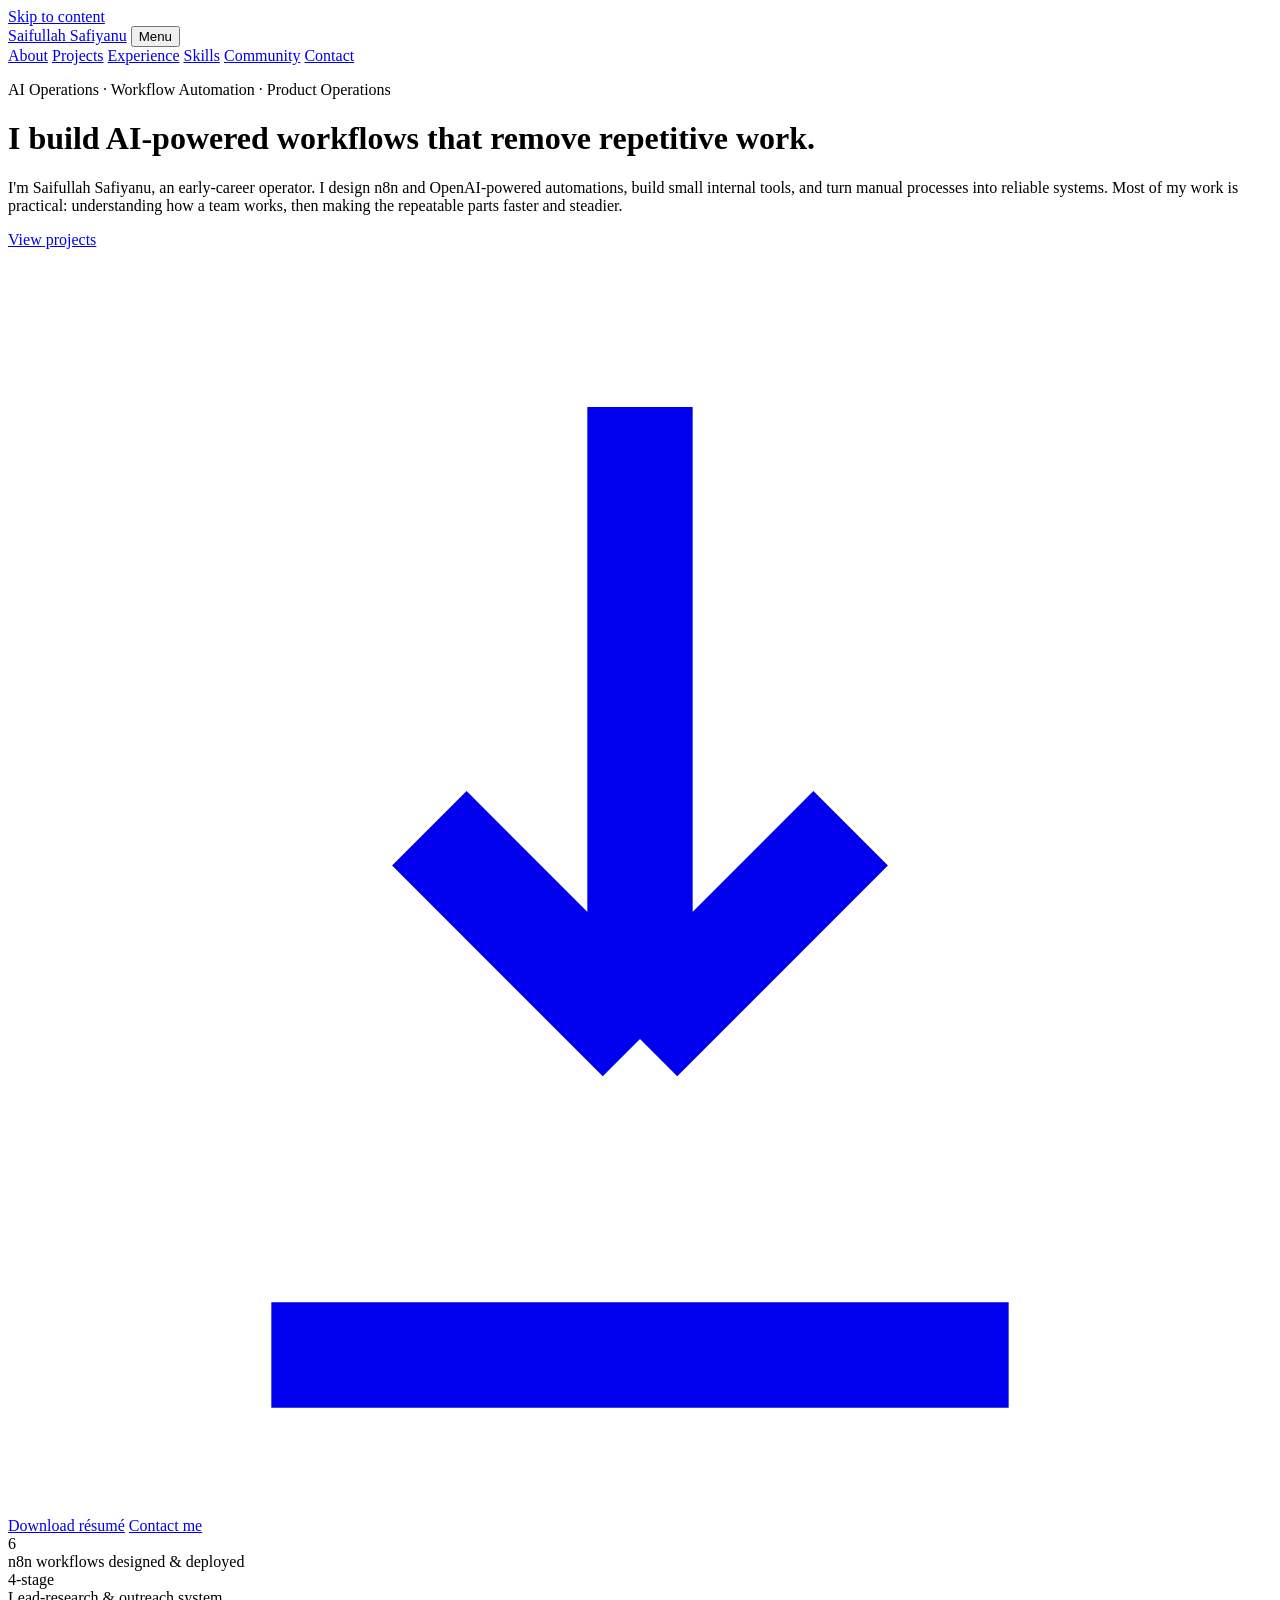
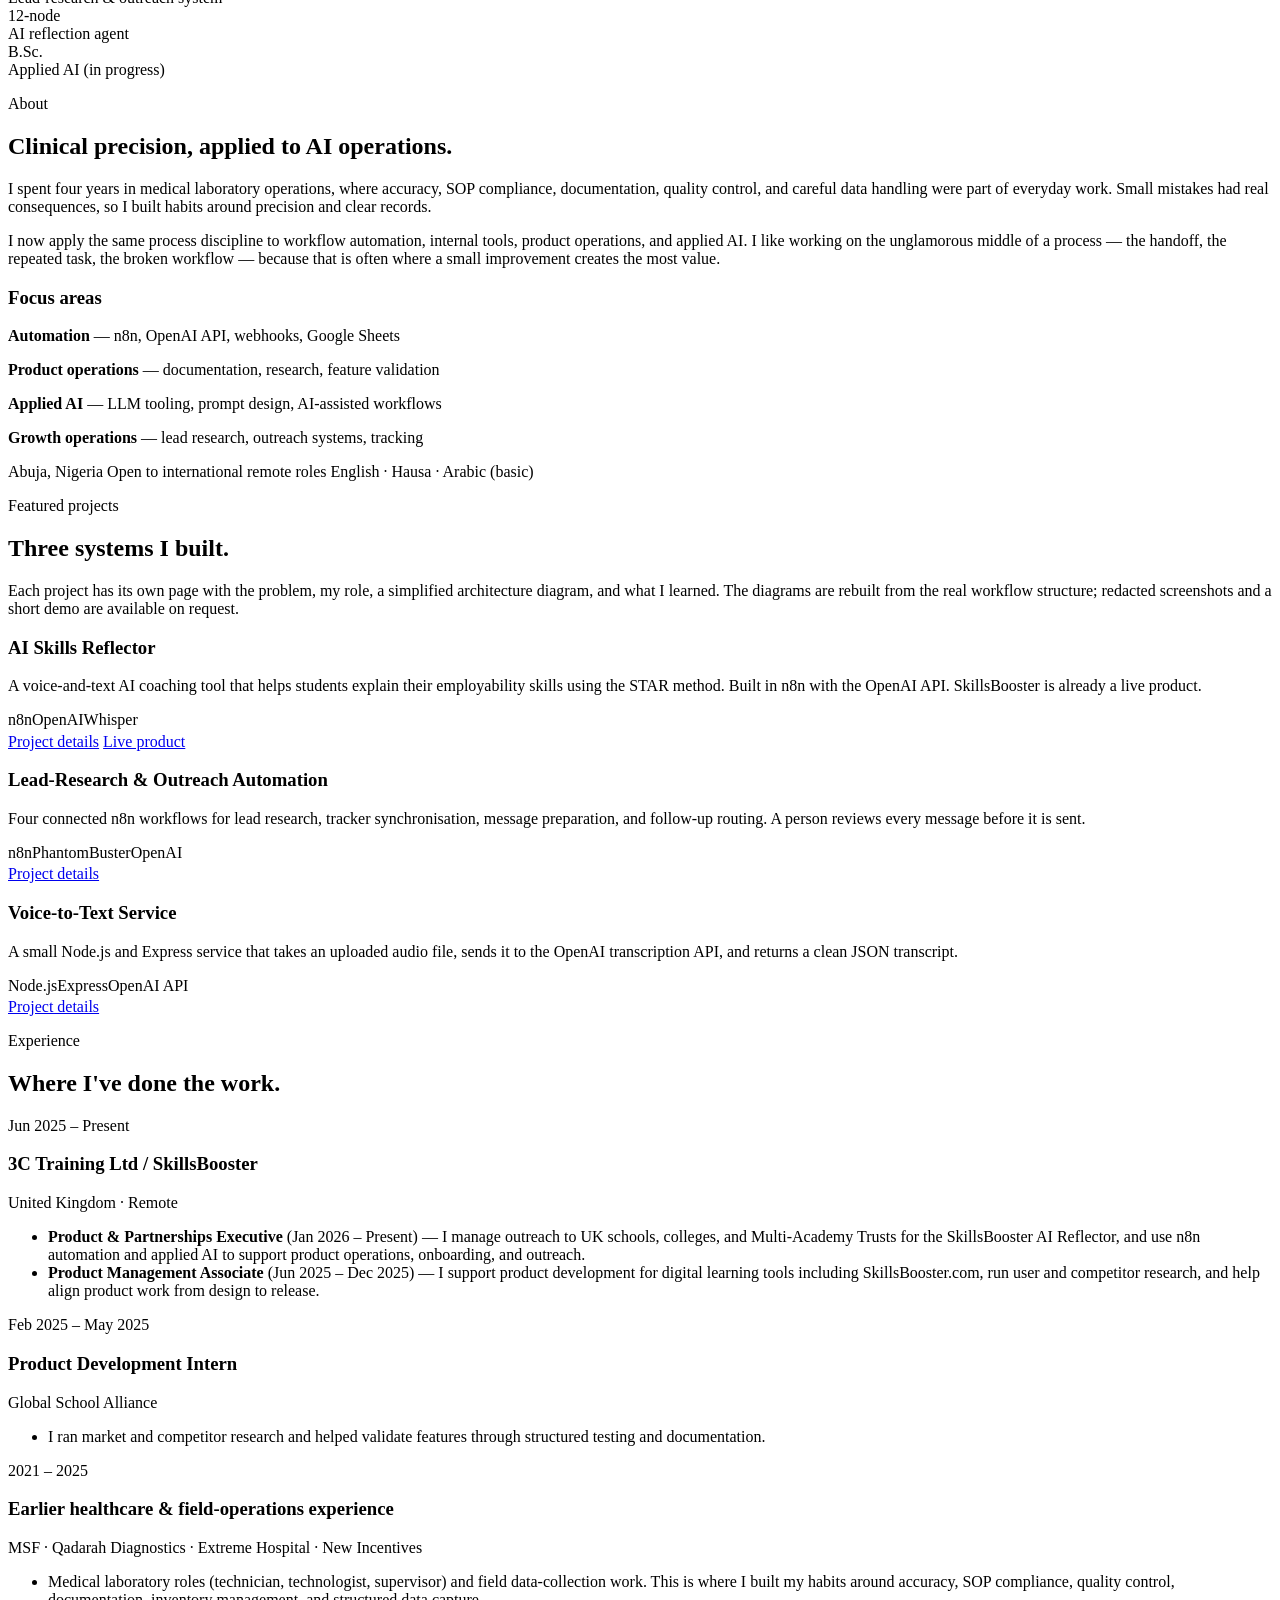
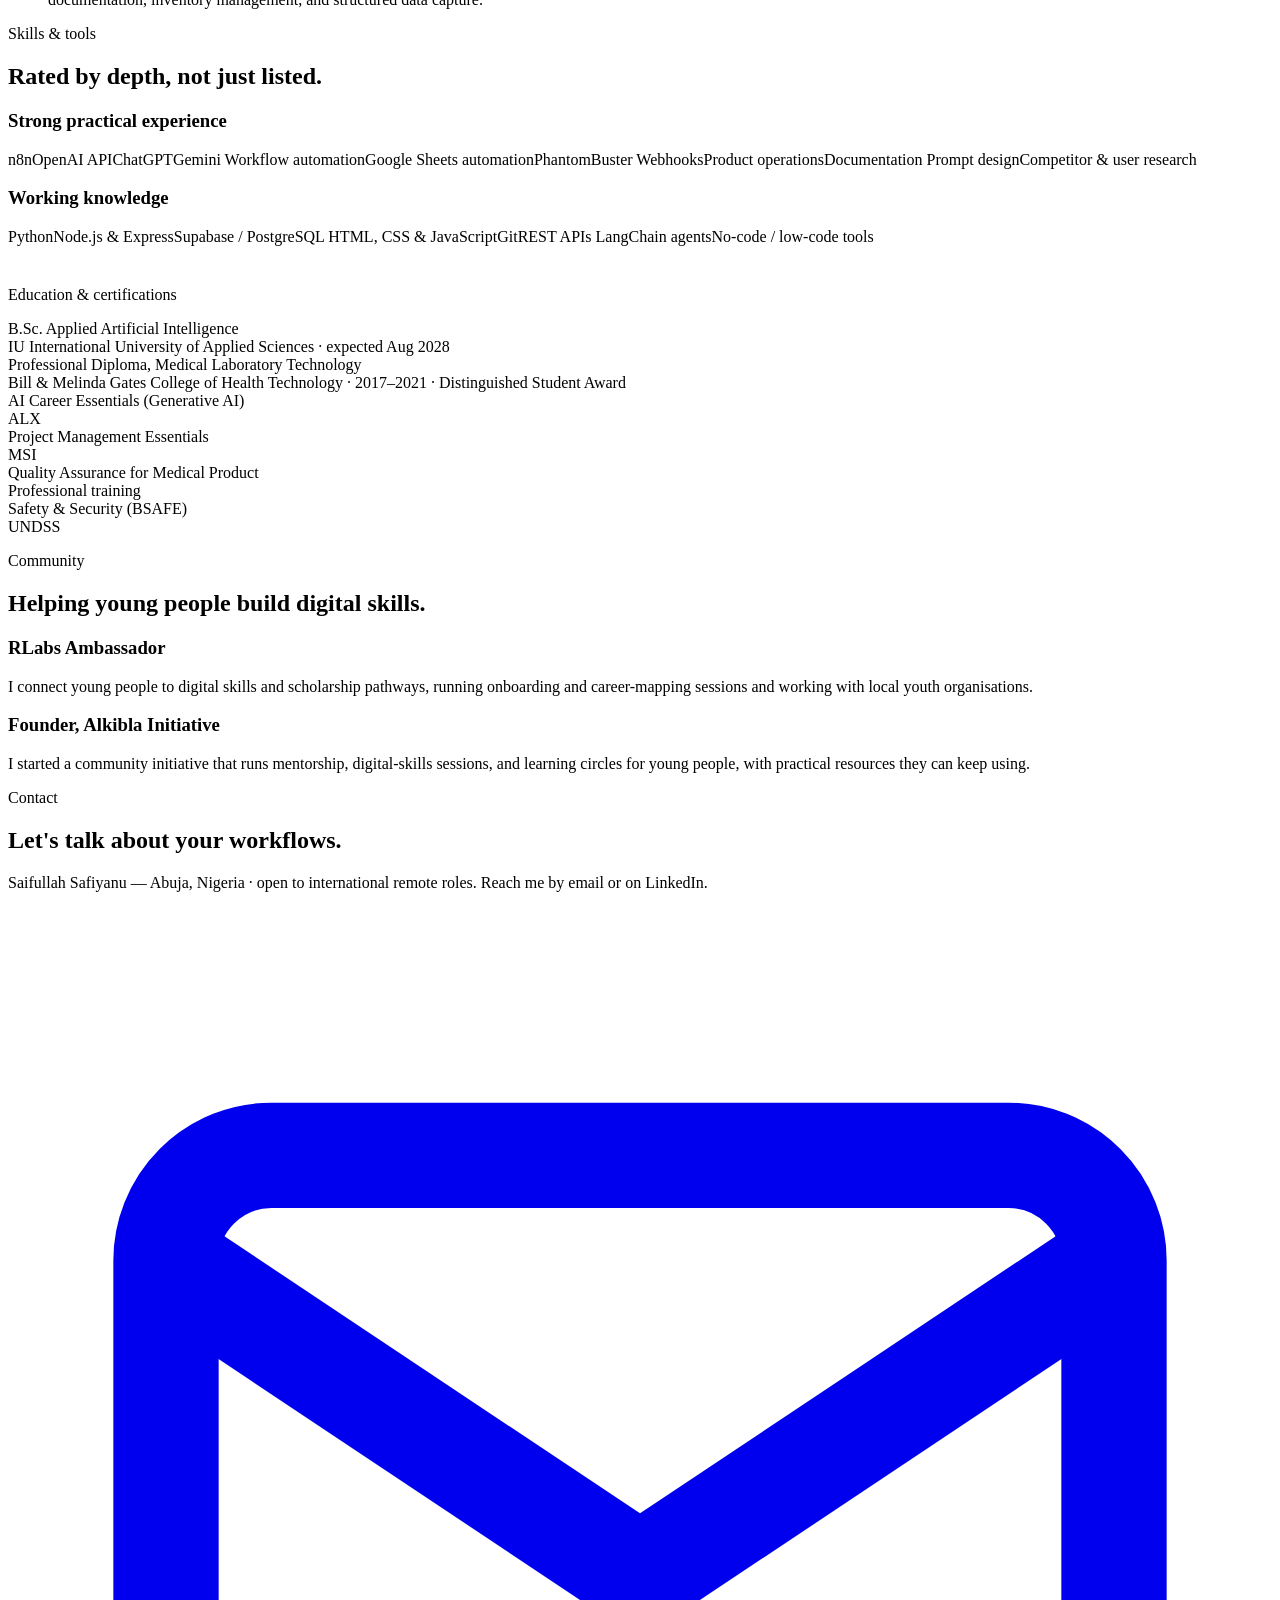
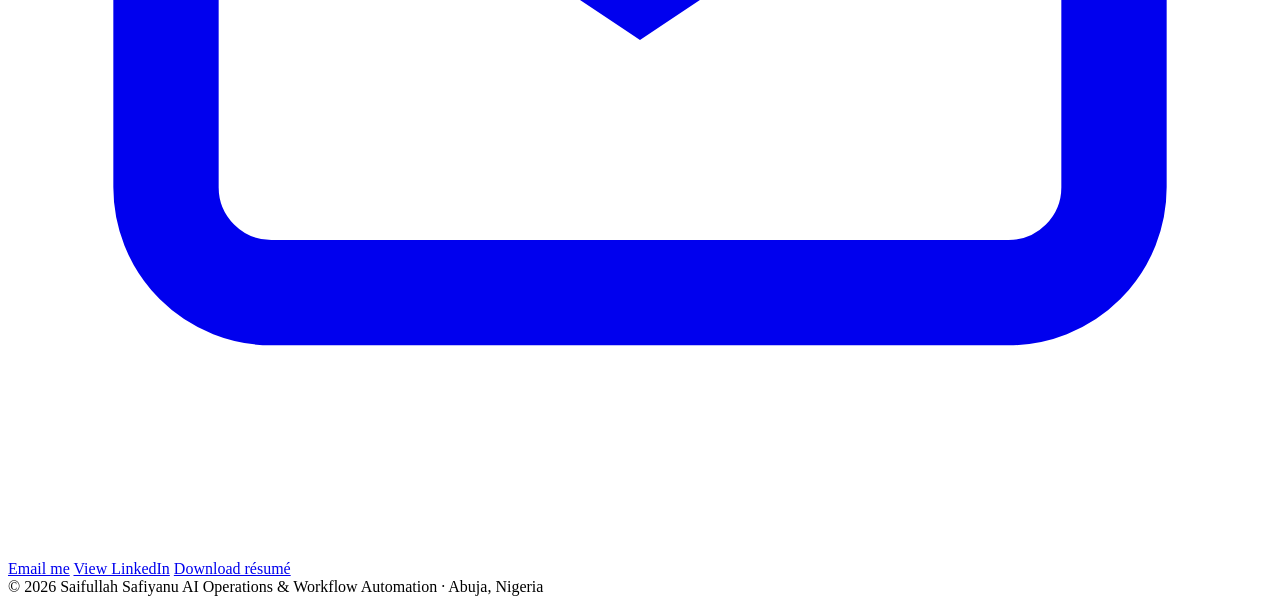
==== index.html @ 8b60aee4 "Add files via upload Publish portfolio website" ====
<!DOCTYPE html>
<html lang="en">
<head>
<meta charset="UTF-8" />
<meta name="viewport" content="width=device-width, initial-scale=1.0" />
<title>Saifullah Safiyanu — AI Operations &amp; Workflow Automation</title>
<meta name="description" content="Saifullah Safiyanu is an early-career AI Operations and Product Operations professional who builds n8n and OpenAI-powered automations, internal tools, and reliable systems from manual processes." />
<link rel="canonical" href="https://saifullah-safiyanu.pages.dev/" />
<meta name="robots" content="index, follow" />
<!-- Open Graph -->
<meta property="og:type" content="website" />
<meta property="og:title" content="Saifullah Safiyanu — AI Operations &amp; Workflow Automation" />
<meta property="og:description" content="I build AI-powered workflows that remove repetitive work. n8n, OpenAI APIs, product operations." />
<meta property="og:url" content="https://saifullah-safiyanu.pages.dev/" />
<meta property="og:image" content="https://saifullah-safiyanu.pages.dev/assets/images/og-image.png" />
<!-- Twitter/X -->
<meta name="twitter:card" content="summary_large_image" />
<meta name="twitter:title" content="Saifullah Safiyanu — AI Operations &amp; Workflow Automation" />
<meta name="twitter:description" content="I build AI-powered workflows that remove repetitive work. n8n, OpenAI APIs, product operations." />
<meta name="twitter:image" content="https://saifullah-safiyanu.pages.dev/assets/images/og-image.png" />
<link rel="icon" href="favicon.svg" type="image/svg+xml" />
<link rel="preconnect" href="https://fonts.googleapis.com" />
<link rel="preconnect" href="https://fonts.gstatic.com" crossorigin />
<link href="https://fonts.googleapis.com/css2?family=Inter:wght@400;500;600;700;800&family=Space+Grotesk:wght@500;600;700&display=swap" rel="stylesheet" />
<link rel="stylesheet" href="assets/css/styles.css" />
<script type="application/ld+json">
{
  "@context":"https://schema.org",
  "@type":"Person",
  "name":"Saifullah Safiyanu",
  "jobTitle":"AI Operations & Workflow Automation Professional",
  "email":"mailto:safiyanusaifullah@gmail.com",
  "url":"https://saifullah-safiyanu.pages.dev/",
  "address":{"@type":"PostalAddress","addressLocality":"Abuja","addressCountry":"Nigeria"},
  "sameAs":["https://www.linkedin.com/in/saifullah-safiyanu"],
  "alumniOf":"IU International University of Applied Sciences",
  "knowsAbout":["Workflow automation","n8n","OpenAI API","Product operations","Applied AI"]
}
</script>
</head>
<body>
<a class="skip" href="#main">Skip to content</a>

<header class="nav">
  <div class="wrap nav-inner">
    <a class="brand" href="#home">Saifullah <span>Safiyanu</span></a>
    <button class="menu-btn" aria-expanded="false" aria-controls="nav" aria-label="Toggle navigation">Menu</button>
    <nav class="links" id="nav" aria-label="Primary">
      <a href="#about">About</a>
      <a href="#projects">Projects</a>
      <a href="#experience">Experience</a>
      <a href="#skills">Skills</a>
      <a href="#community">Community</a>
      <a href="#contact">Contact</a>
    </nav>
  </div>
</header>

<main id="main">

<!-- HERO -->
<div class="hero" id="home">
  <div class="wrap">
    <p class="eyebrow">AI Operations · Workflow Automation · Product Operations</p>
    <h1>I build <span class="role">AI-powered workflows</span> that remove repetitive work.</h1>
    <p class="sub">I'm Saifullah Safiyanu, an early-career operator. I design n8n and OpenAI-powered automations,
      build small internal tools, and turn manual processes into reliable systems. Most of my work is practical:
      understanding how a team works, then making the repeatable parts faster and steadier.</p>
    <div class="cta">
      <a class="btn primary" href="#projects">View projects</a>
      <a class="btn ghost" href="Saifullah_Safiyanu_Resume.pdf" download>
        <svg viewBox="0 0 24 24" fill="none" stroke="currentColor" stroke-width="2" aria-hidden="true"><path d="M12 3v12m0 0l-4-4m4 4l4-4M5 21h14"/></svg>
        Download résumé</a>
      <a class="btn ghost" href="#contact">Contact me</a>
    </div>
    <div class="stats">
      <div class="stat"><div class="n">6</div><div class="l">n8n workflows designed &amp; deployed</div></div>
      <div class="stat"><div class="n">4-stage</div><div class="l">Lead-research &amp; outreach system</div></div>
      <div class="stat"><div class="n">12-node</div><div class="l">AI reflection agent</div></div>
      <div class="stat"><div class="n">B.Sc.</div><div class="l">Applied AI (in progress)</div></div>
    </div>
  </div>
</div>

<!-- ABOUT -->
<section id="about">
  <div class="wrap">
    <p class="eyebrow">About</p>
    <h2 class="sec-title">Clinical precision, applied to AI operations.</h2>
    <div class="cols2" style="margin-top:20px">
      <div>
        <p class="lead">I spent four years in medical laboratory operations, where accuracy, SOP compliance,
          documentation, quality control, and careful data handling were part of everyday work. Small mistakes had
          real consequences, so I built habits around precision and clear records.</p>
        <p class="lead" style="margin-top:14px">I now apply the same process discipline to workflow automation,
          internal tools, product operations, and applied AI. I like working on the unglamorous middle of a
          process — the handoff, the repeated task, the broken workflow — because that is often where a small
          improvement creates the most value.</p>
      </div>
      <div class="card">
        <h3>Focus areas</h3>
        <p><strong>Automation</strong> — n8n, OpenAI API, webhooks, Google Sheets</p>
        <p><strong>Product operations</strong> — documentation, research, feature validation</p>
        <p><strong>Applied AI</strong> — LLM tooling, prompt design, AI-assisted workflows</p>
        <p><strong>Growth operations</strong> — lead research, outreach systems, tracking</p>
        <p style="margin-top:8px">
          <span class="tag">Abuja, Nigeria</span>
          <span class="tag">Open to international remote roles</span>
          <span class="tag">English · Hausa · Arabic (basic)</span>
        </p>
      </div>
    </div>
  </div>
</section>

<!-- PROJECTS -->
<section id="projects">
  <div class="wrap">
    <p class="eyebrow">Featured projects</p>
    <h2 class="sec-title">Three systems I built.</h2>
    <p class="lead">Each project has its own page with the problem, my role, a simplified architecture diagram,
      and what I learned. The diagrams are rebuilt from the real workflow structure; redacted screenshots and a
      short demo are available on request.</p>
    <div class="pgrid">

      <article class="pcard">
        <h3>AI Skills Reflector</h3>
        <p>A voice-and-text AI coaching tool that helps students explain their employability skills using the
          STAR method. Built in n8n with the OpenAI API. SkillsBooster is already a live product.</p>
        <p style="margin:.2em 0"><span class="tag">n8n</span><span class="tag">OpenAI</span><span class="tag">Whisper</span></p>
        <div class="links">
          <a href="project-details/ai-skills-reflector.html">Project details</a>
          <a href="https://skillsbooster.com" target="_blank" rel="noopener">Live product</a>
        </div>
      </article>

      <article class="pcard">
        <h3>Lead-Research &amp; Outreach Automation</h3>
        <p>Four connected n8n workflows for lead research, tracker synchronisation, message preparation, and
          follow-up routing. A person reviews every message before it is sent.</p>
        <p style="margin:.2em 0"><span class="tag">n8n</span><span class="tag">PhantomBuster</span><span class="tag">OpenAI</span></p>
        <div class="links">
          <a href="project-details/outreach-automation.html">Project details</a>
        </div>
      </article>

      <article class="pcard">
        <h3>Voice-to-Text Service</h3>
        <p>A small Node.js and Express service that takes an uploaded audio file, sends it to the OpenAI
          transcription API, and returns a clean JSON transcript.</p>
        <p style="margin:.2em 0"><span class="tag">Node.js</span><span class="tag">Express</span><span class="tag">OpenAI API</span></p>
        <div class="links">
          <a href="project-details/voice-transcription.html">Project details</a>
        </div>
      </article>

    </div>
  </div>
</section>

<!-- EXPERIENCE -->
<section id="experience">
  <div class="wrap">
    <p class="eyebrow">Experience</p>
    <h2 class="sec-title">Where I've done the work.</h2>
    <div class="tl" style="margin-top:16px">
      <div class="tl-item">
        <div class="when">Jun 2025 – Present</div>
        <h3>3C Training Ltd / SkillsBooster</h3>
        <div class="org">United Kingdom · Remote</div>
        <ul>
          <li><strong>Product &amp; Partnerships Executive</strong> (Jan 2026 – Present) — I manage outreach to UK
            schools, colleges, and Multi-Academy Trusts for the SkillsBooster AI Reflector, and use n8n automation
            and applied AI to support product operations, onboarding, and outreach.</li>
          <li><strong>Product Management Associate</strong> (Jun 2025 – Dec 2025) — I support product development for
            digital learning tools including SkillsBooster.com, run user and competitor research, and help align
            product work from design to release.</li>
        </ul>
      </div>
      <div class="tl-item">
        <div class="when">Feb 2025 – May 2025</div>
        <h3>Product Development Intern</h3>
        <div class="org">Global School Alliance</div>
        <ul>
          <li>I ran market and competitor research and helped validate features through structured testing and documentation.</li>
        </ul>
      </div>
      <div class="tl-item">
        <div class="when">2021 – 2025</div>
        <h3>Earlier healthcare &amp; field-operations experience</h3>
        <div class="org">MSF · Qadarah Diagnostics · Extreme Hospital · New Incentives</div>
        <ul>
          <li>Medical laboratory roles (technician, technologist, supervisor) and field data-collection work. This is
            where I built my habits around accuracy, SOP compliance, quality control, documentation, inventory
            management, and structured data capture.</li>
        </ul>
      </div>
    </div>
  </div>
</section>

<!-- SKILLS -->
<section id="skills">
  <div class="wrap">
    <p class="eyebrow">Skills &amp; tools</p>
    <h2 class="sec-title">Rated by depth, not just listed.</h2>
    <div class="cols2" style="margin-top:20px">
      <div class="skilltier strong">
        <h3>Strong practical experience</h3>
        <span class="tag">n8n</span><span class="tag">OpenAI API</span><span class="tag">ChatGPT</span><span class="tag">Gemini</span>
        <span class="tag">Workflow automation</span><span class="tag">Google Sheets automation</span><span class="tag">PhantomBuster</span>
        <span class="tag">Webhooks</span><span class="tag">Product operations</span><span class="tag">Documentation</span>
        <span class="tag">Prompt design</span><span class="tag">Competitor &amp; user research</span>
      </div>
      <div class="skilltier working">
        <h3>Working knowledge</h3>
        <span class="tag">Python</span><span class="tag">Node.js &amp; Express</span><span class="tag">Supabase / PostgreSQL</span>
        <span class="tag">HTML, CSS &amp; JavaScript</span><span class="tag">Git</span><span class="tag">REST APIs</span>
        <span class="tag">LangChain agents</span><span class="tag">No-code / low-code tools</span>
      </div>
    </div>

    <p class="eyebrow" style="margin-top:40px">Education &amp; certifications</p>
    <div class="certstrip">
      <div class="cert"><div class="t">B.Sc. Applied Artificial Intelligence</div><div class="i">IU International University of Applied Sciences · expected Aug 2028</div></div>
      <div class="cert"><div class="t">Professional Diploma, Medical Laboratory Technology</div><div class="i">Bill &amp; Melinda Gates College of Health Technology · 2017–2021 · Distinguished Student Award</div></div>
      <div class="cert"><div class="t">AI Career Essentials (Generative AI)</div><div class="i">ALX</div></div>
      <div class="cert"><div class="t">Project Management Essentials</div><div class="i">MSI</div></div>
      <div class="cert"><div class="t">Quality Assurance for Medical Product</div><div class="i">Professional training</div></div>
      <div class="cert"><div class="t">Safety &amp; Security (BSAFE)</div><div class="i">UNDSS</div></div>
    </div>
  </div>
</section>

<!-- COMMUNITY -->
<section id="community">
  <div class="wrap">
    <p class="eyebrow">Community</p>
    <h2 class="sec-title">Helping young people build digital skills.</h2>
    <div class="cols2" style="margin-top:20px">
      <div class="card">
        <h3>RLabs Ambassador</h3>
        <p>I connect young people to digital skills and scholarship pathways, running onboarding and career-mapping
          sessions and working with local youth organisations.</p>
      </div>
      <div class="card">
        <h3>Founder, Alkibla Initiative</h3>
        <p>I started a community initiative that runs mentorship, digital-skills sessions, and learning circles for
          young people, with practical resources they can keep using.</p>
      </div>
    </div>
  </div>
</section>

<!-- CONTACT -->
<section id="contact">
  <div class="wrap">
    <div class="contact-card">
      <p class="eyebrow" style="justify-content:center">Contact</p>
      <h2 class="sec-title">Let's talk about your workflows.</h2>
      <p class="lead" style="margin:10px auto 0">Saifullah Safiyanu — Abuja, Nigeria · open to international remote roles.
        Reach me by email or on LinkedIn.</p>
      <div class="contact-links">
        <a class="btn primary" href="mailto:safiyanusaifullah@gmail.com">
          <svg viewBox="0 0 24 24" fill="none" stroke="currentColor" stroke-width="2" aria-hidden="true"><rect x="3" y="5" width="18" height="14" rx="2"/><path d="M3 7l9 6 9-6"/></svg>
          Email me</a>
        <a class="btn ghost" href="https://www.linkedin.com/in/saifullah-safiyanu" target="_blank" rel="noopener">View LinkedIn</a>
        <a class="btn ghost" href="Saifullah_Safiyanu_Resume.pdf" download>Download résumé</a>
      </div>
    </div>
  </div>
</section>

</main>

<footer>
  <div class="wrap foot-inner">
    <span>© 2026 Saifullah Safiyanu</span>
    <span>AI Operations &amp; Workflow Automation · Abuja, Nigeria</span>
  </div>
</footer>

<script src="assets/js/main.js"></script>
</body>
</html>
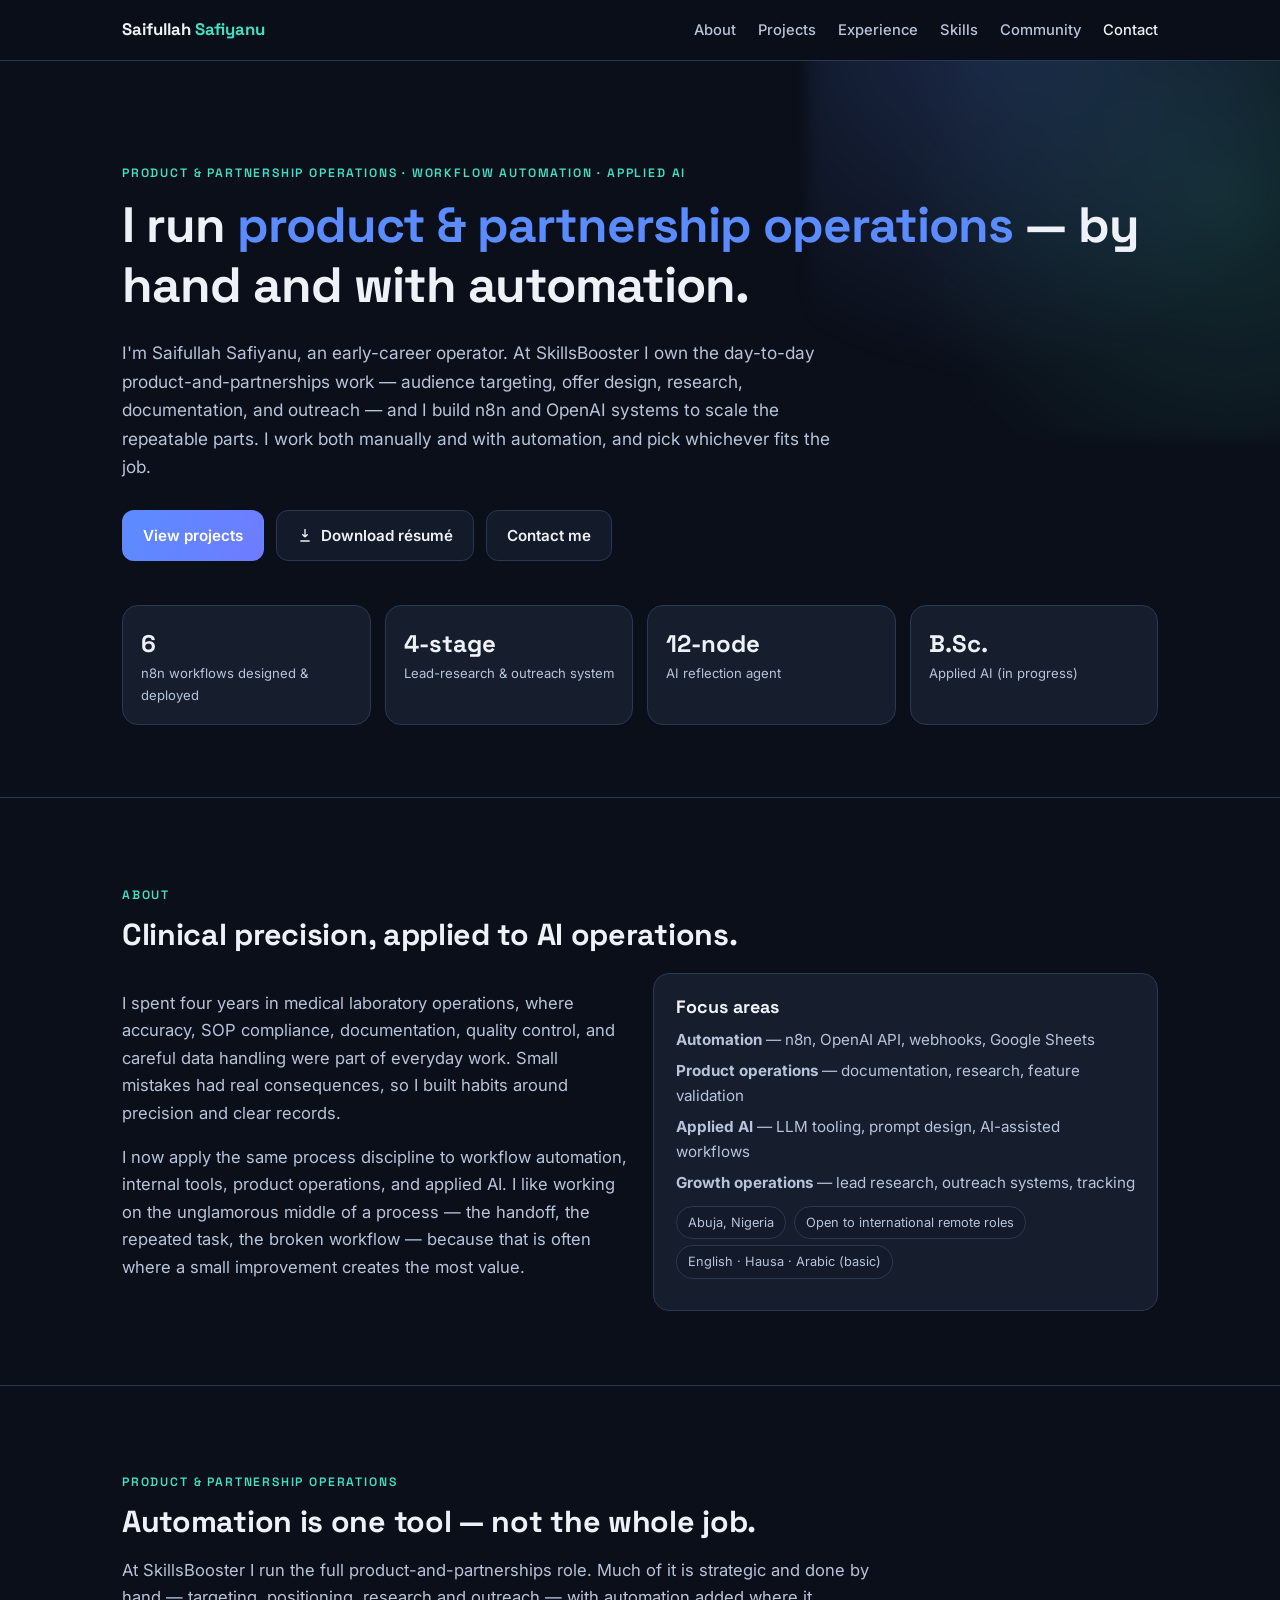
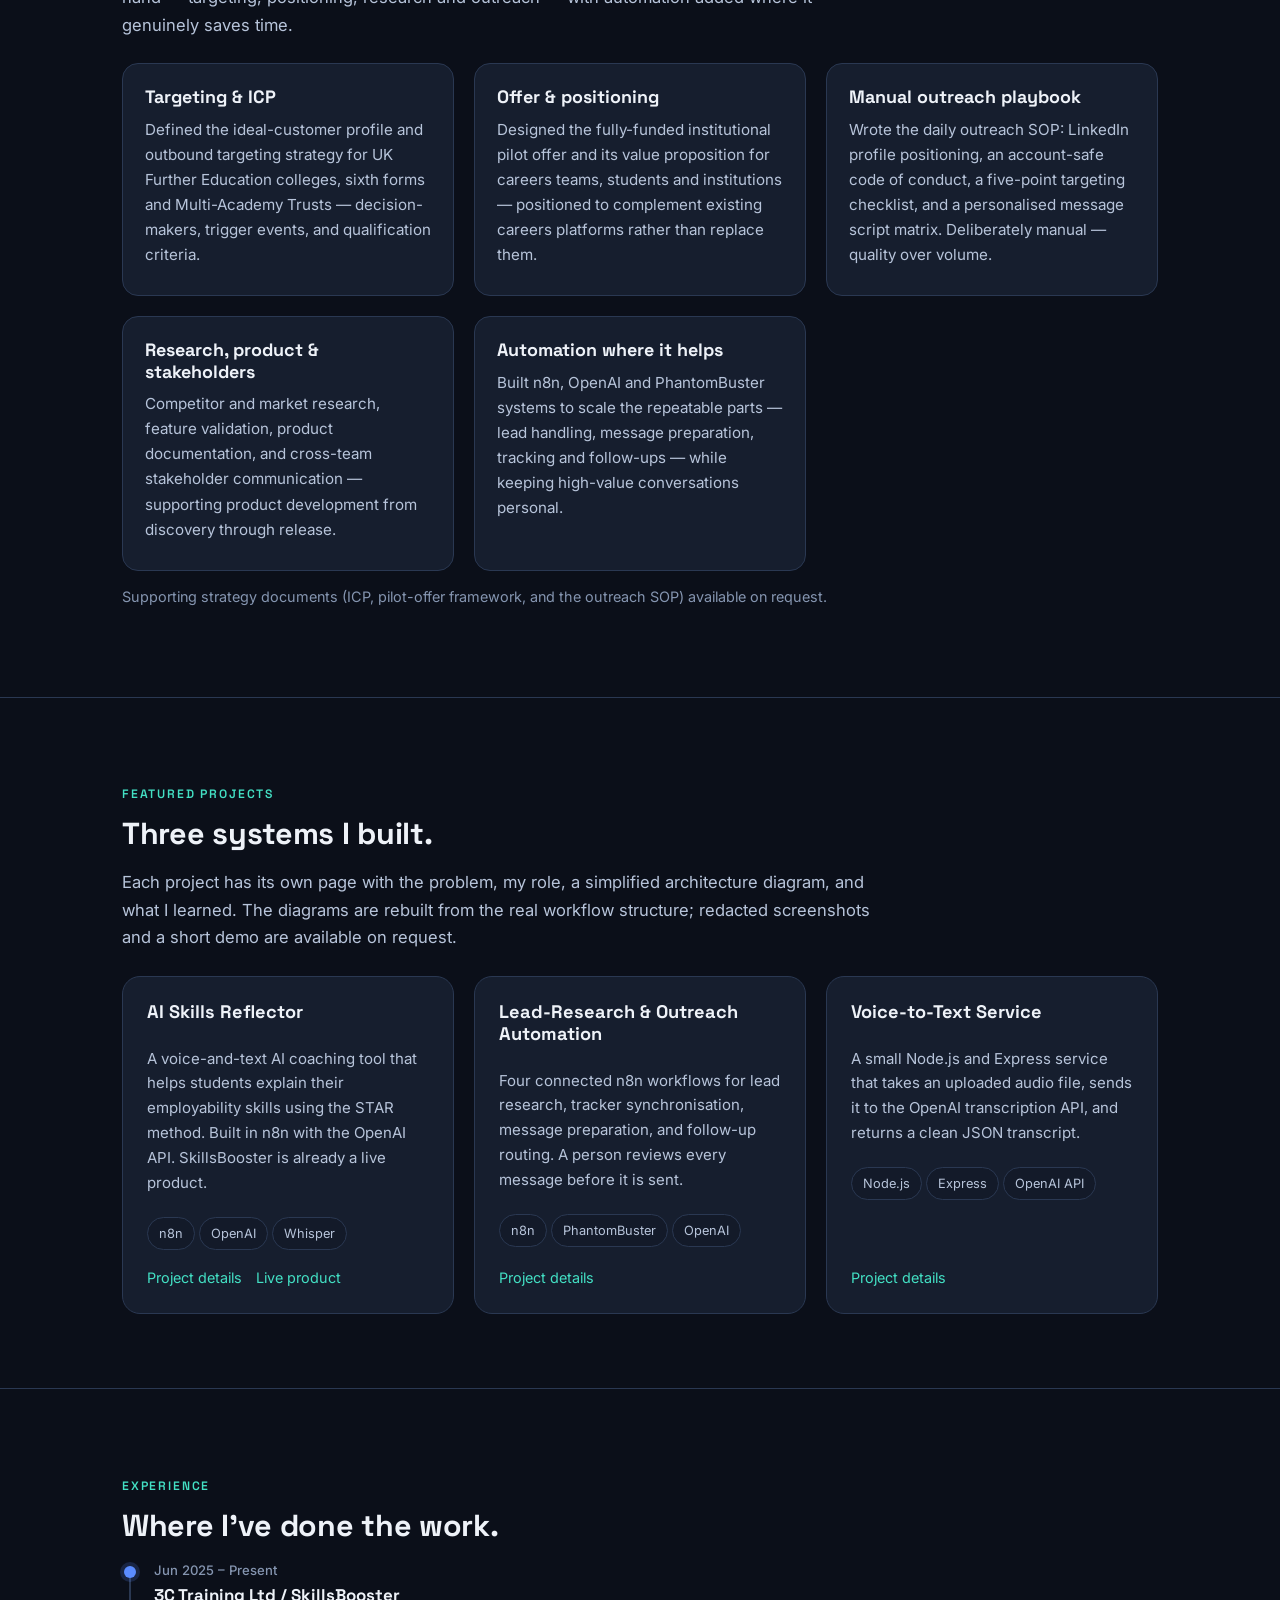
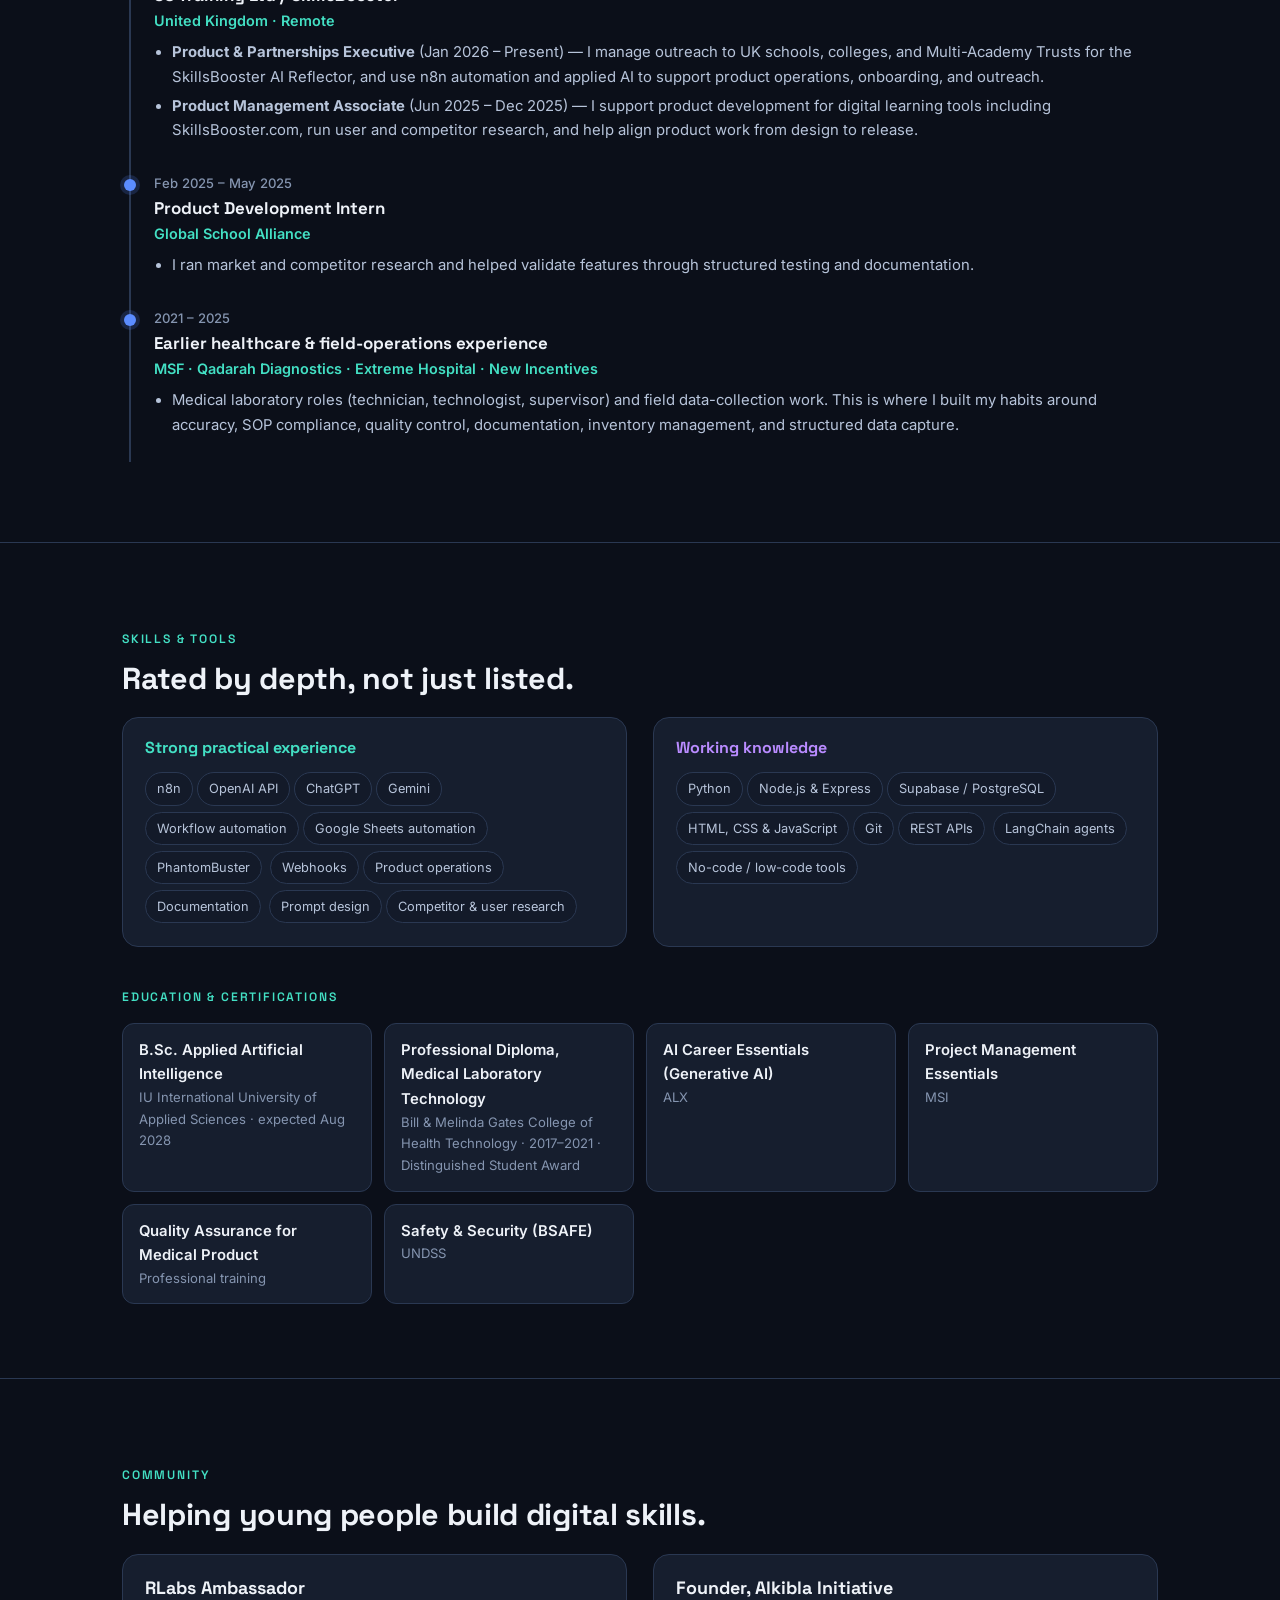
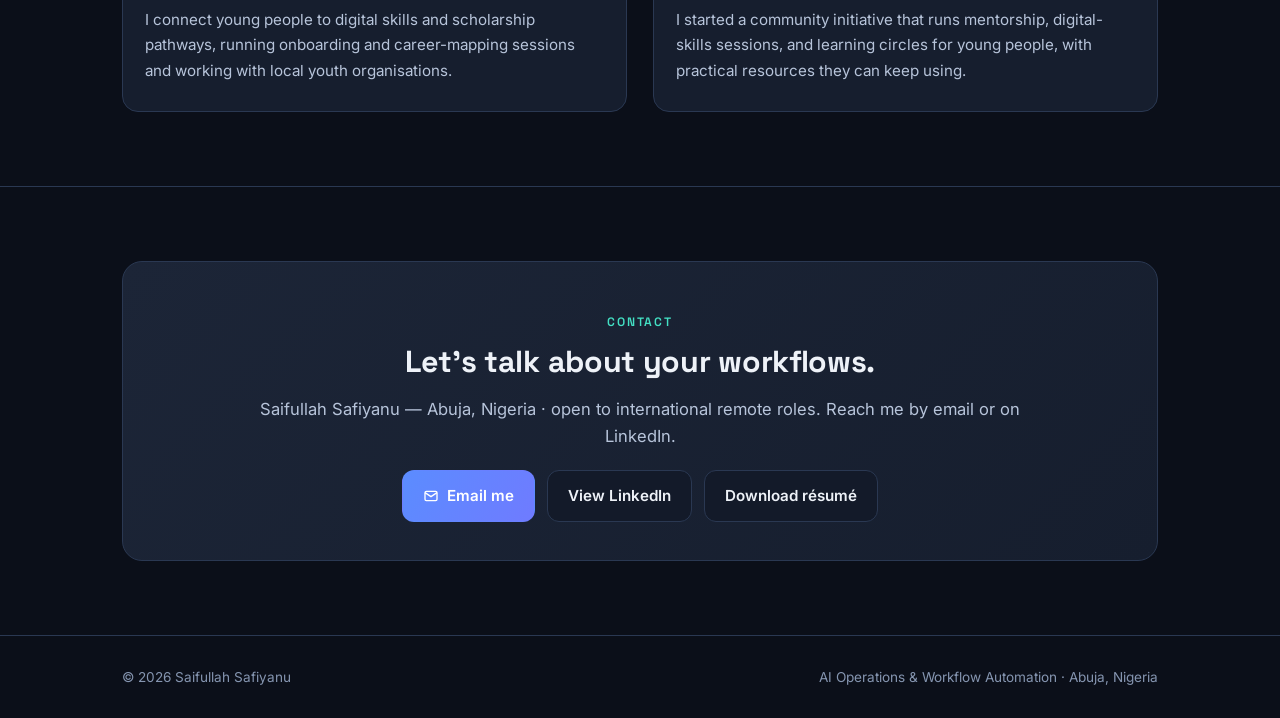
==== commit fd804d10: "Add files via upload" ====
--- a/index.html
+++ b/index.html
@@ -61,11 +61,12 @@
 <!-- HERO -->
 <div class="hero" id="home">
   <div class="wrap">
-    <p class="eyebrow">AI Operations · Workflow Automation · Product Operations</p>
-    <h1>I build <span class="role">AI-powered workflows</span> that remove repetitive work.</h1>
-    <p class="sub">I'm Saifullah Safiyanu, an early-career operator. I design n8n and OpenAI-powered automations,
-      build small internal tools, and turn manual processes into reliable systems. Most of my work is practical:
-      understanding how a team works, then making the repeatable parts faster and steadier.</p>
+    <p class="eyebrow">Product &amp; Partnership Operations · Workflow Automation · Applied AI</p>
+    <h1>I run <span class="role">product &amp; partnership operations</span> — by hand and with automation.</h1>
+    <p class="sub">I'm Saifullah Safiyanu, an early-career operator. At SkillsBooster I own the day-to-day
+      product-and-partnerships work — audience targeting, offer design, research, documentation, and outreach —
+      and I build n8n and OpenAI systems to scale the repeatable parts. I work both manually and with automation,
+      and pick whichever fits the job.</p>
     <div class="cta">
       <a class="btn primary" href="#projects">View projects</a>
       <a class="btn ghost" href="Saifullah_Safiyanu_Resume.pdf" download>
@@ -110,6 +111,45 @@
         </p>
       </div>
     </div>
+  </div>
+</section>
+
+<!-- PRODUCT & PARTNERSHIP OPS -->
+<section id="product-ops">
+  <div class="wrap">
+    <p class="eyebrow">Product &amp; Partnership Operations</p>
+    <h2 class="sec-title">Automation is one tool — not the whole job.</h2>
+    <p class="lead">At SkillsBooster I run the full product-and-partnerships role. Much of it is strategic and done by
+      hand — targeting, positioning, research and outreach — with automation added where it genuinely saves time.</p>
+    <div class="pgrid" style="margin-top:24px">
+      <article class="card">
+        <h3>Targeting &amp; ICP</h3>
+        <p>Defined the ideal-customer profile and outbound targeting strategy for UK Further Education colleges,
+          sixth forms and Multi-Academy Trusts — decision-makers, trigger events, and qualification criteria.</p>
+      </article>
+      <article class="card">
+        <h3>Offer &amp; positioning</h3>
+        <p>Designed the fully-funded institutional pilot offer and its value proposition for careers teams, students
+          and institutions — positioned to complement existing careers platforms rather than replace them.</p>
+      </article>
+      <article class="card">
+        <h3>Manual outreach playbook</h3>
+        <p>Wrote the daily outreach SOP: LinkedIn profile positioning, an account-safe code of conduct, a five-point
+          targeting checklist, and a personalised message script matrix. Deliberately manual — quality over volume.</p>
+      </article>
+      <article class="card">
+        <h3>Research, product &amp; stakeholders</h3>
+        <p>Competitor and market research, feature validation, product documentation, and cross-team stakeholder
+          communication — supporting product development from discovery through release.</p>
+      </article>
+      <article class="card">
+        <h3>Automation where it helps</h3>
+        <p>Built n8n, OpenAI and PhantomBuster systems to scale the repeatable parts — lead handling, message
+          preparation, tracking and follow-ups — while keeping high-value conversations personal.</p>
+      </article>
+    </div>
+    <p class="lead" style="font-size:.9rem;color:var(--dim);margin-top:14px">Supporting strategy documents (ICP,
+      pilot-offer framework, and the outreach SOP) available on request.</p>
   </div>
 </section>
 
--- a/assets/css/styles.css
+++ b/assets/css/styles.css
@@ -0,0 +1,147 @@
+/* Saifullah Safiyanu — portfolio styles
+   Static, dependency-light, accessible, responsive. */
+
+:root{
+  --bg:#0b0f19; --bg2:#131a29; --card:#161e2e; --card2:#1c2537;
+  --line:#2a3852; --text:#eef2f8; --muted:#b7c4da; --dim:#8595b0;
+  --accent:#5b8cff; --accent2:#43e0c4; --accent3:#b98bff; --good:#3ddc97; --warn:#ffcc66;
+  --radius:16px; --maxw:1080px;
+  --sys:'Inter',system-ui,-apple-system,Segoe UI,Roboto,Helvetica,Arial,sans-serif;
+  --head:'Space Grotesk','Inter',system-ui,sans-serif;
+}
+*{box-sizing:border-box}
+html{scroll-behavior:smooth}
+@media (prefers-reduced-motion: reduce){ html{scroll-behavior:auto} *{animation:none !important; transition:none !important} }
+body{margin:0;font-family:var(--sys);background:var(--bg);color:var(--text);line-height:1.65;font-size:16px;
+  -webkit-font-smoothing:antialiased;text-rendering:optimizeLegibility}
+h1,h2,h3,h4{font-family:var(--head);line-height:1.2;margin:0 0 .5em}
+a{color:var(--accent2);text-decoration:none}
+a:hover{text-decoration:underline}
+img{max-width:100%;height:auto;display:block}
+.wrap{max-width:var(--maxw);margin:0 auto;padding:0 22px}
+.skip{position:absolute;left:-9999px;top:0;background:var(--accent);color:#fff;padding:10px 16px;border-radius:0 0 8px 0;z-index:100}
+.skip:focus{left:0}
+:focus-visible{outline:3px solid var(--accent2);outline-offset:2px;border-radius:6px}
+section{padding:74px 0;border-top:1px solid var(--line)}
+.eyebrow{font-family:var(--head);text-transform:uppercase;letter-spacing:.15em;font-size:.76rem;color:var(--accent2);font-weight:600;margin-bottom:12px}
+.sec-title{font-size:1.9rem;letter-spacing:-.01em}
+.lead{color:var(--muted);font-size:1.04rem;max-width:760px}
+.tag{display:inline-block;font-size:.8rem;padding:5px 11px;border:1px solid var(--line);border-radius:999px;color:var(--muted);margin:3px 4px 3px 0;background:var(--bg2)}
+
+/* NAV */
+header.nav{position:sticky;top:0;z-index:50;background:rgba(11,15,25,.9);backdrop-filter:blur(10px);border-bottom:1px solid var(--line)}
+.nav-inner{display:flex;align-items:center;justify-content:space-between;height:60px}
+.brand{font-family:var(--head);font-weight:700;font-size:1.05rem;color:var(--text)}
+.brand span{color:var(--accent2)}
+nav.links{display:flex;gap:22px;flex-wrap:wrap}
+nav.links a{color:var(--muted);font-size:.92rem;font-weight:500}
+nav.links a:hover,nav.links a[aria-current="true"]{color:var(--text);text-decoration:none}
+.menu-btn{display:none;background:var(--bg2);border:1px solid var(--line);color:var(--text);border-radius:10px;padding:9px 12px;font-size:1rem;cursor:pointer}
+@media(max-width:820px){
+  nav.links{display:none;position:absolute;top:60px;left:0;right:0;flex-direction:column;background:var(--bg2);padding:14px 22px;border-bottom:1px solid var(--line)}
+  nav.links.open{display:flex}
+  .menu-btn{display:block}
+}
+
+/* BUTTONS */
+.btn{display:inline-flex;align-items:center;gap:8px;padding:12px 20px;border-radius:12px;font-weight:600;font-size:.95rem;cursor:pointer;border:1px solid transparent;transition:.15s;font-family:var(--sys)}
+.btn.primary{background:linear-gradient(120deg,var(--accent),#6f7bff);color:#fff}
+.btn.primary:hover{filter:brightness(1.08);text-decoration:none}
+.btn.ghost{border-color:var(--line);color:var(--text);background:var(--bg2)}
+.btn.ghost:hover{border-color:var(--accent2);text-decoration:none}
+.btn svg{width:16px;height:16px;flex:none}
+
+/* HERO */
+.hero{padding:90px 0 72px;position:relative;overflow:hidden}
+.hero::before{content:"";position:absolute;inset:-30% -10% auto auto;width:600px;height:600px;
+  background:radial-gradient(circle at 30% 30%,rgba(91,140,255,.2),transparent 60%),radial-gradient(circle at 70% 60%,rgba(67,224,196,.14),transparent 60%);filter:blur(8px);z-index:0}
+.hero .wrap{position:relative;z-index:1}
+.hero h1{font-size:clamp(2.05rem,5vw,3.1rem);letter-spacing:-.02em}
+.hero .role{color:var(--accent)}
+.hero p.sub{font-size:1.08rem;color:var(--muted);max-width:720px;margin-top:14px}
+.cta{display:flex;gap:12px;flex-wrap:wrap;margin-top:28px}
+.stats{display:grid;grid-template-columns:repeat(4,1fr);gap:14px;margin-top:44px}
+.stat{background:var(--card);border:1px solid var(--line);border-radius:var(--radius);padding:18px}
+.stat .n{font-family:var(--head);font-size:1.5rem;font-weight:700;color:var(--text)}
+.stat .l{color:var(--muted);font-size:.82rem}
+@media(max-width:720px){.stats{grid-template-columns:repeat(2,1fr)}}
+
+/* LAYOUT HELPERS */
+.cols2{display:grid;grid-template-columns:1fr 1fr;gap:26px}
+@media(max-width:760px){.cols2{grid-template-columns:1fr}}
+.card{background:var(--card);border:1px solid var(--line);border-radius:var(--radius);padding:22px}
+.card h3{font-size:1.12rem}
+.card p{color:var(--muted);font-size:.95rem;margin:.4em 0}
+
+/* PROJECT SUMMARY CARDS (index) */
+.pgrid{display:grid;grid-template-columns:repeat(auto-fit,minmax(280px,1fr));gap:20px;margin-top:24px}
+.pcard{display:flex;flex-direction:column;background:var(--card);border:1px solid var(--line);border-radius:18px;padding:24px;transition:.18s}
+.pcard:hover{border-color:var(--accent);transform:translateY(-3px)}
+@media (prefers-reduced-motion: reduce){.pcard:hover{transform:none}}
+.pcard h3{font-size:1.14rem}
+.pcard p{color:var(--muted);font-size:.94rem;flex:1}
+.pcard .links{display:flex;gap:14px;flex-wrap:wrap;margin-top:10px;font-size:.9rem}
+
+/* PROJECT DETAIL BLOCKS */
+.proj-hero{padding:64px 0 30px;border-bottom:1px solid var(--line)}
+.proj-hero h1{font-size:clamp(1.8rem,4vw,2.5rem)}
+.blk{padding:18px 0;border-bottom:1px solid var(--line)}
+.blk:last-child{border-bottom:none}
+.blk h2,.blk h4{font-size:.82rem;text-transform:uppercase;letter-spacing:.12em;color:var(--accent2);margin-bottom:8px;font-family:var(--head)}
+.blk p,.blk li{color:var(--muted);font-size:.97rem}
+.blk ul{margin:.3em 0;padding-left:18px}
+.evidence{display:inline-flex;align-items:center;gap:8px;font-size:.84rem;color:var(--good);background:rgba(61,220,151,.08);border:1px solid rgba(61,220,151,.28);padding:7px 13px;border-radius:10px;margin-top:8px}
+.evidence svg{width:15px;height:15px}
+.callout{background:var(--bg2);border:1px solid var(--line);border-left:3px solid var(--accent);border-radius:0 12px 12px 0;padding:14px 16px;color:var(--muted);font-size:.93rem;margin:12px 0}
+pre.code{background:#0d1424;border:1px solid var(--line);border-radius:12px;padding:16px;overflow-x:auto;font-size:.82rem;color:#cfe0ff;line-height:1.55}
+pre.code .c{color:#6b7c98}
+
+/* WORKFLOW DIAGRAM */
+.wf{background:var(--bg2);border:1px solid var(--line);border-radius:14px;padding:16px 18px;margin:12px 0}
+.wf-head{display:flex;align-items:center;gap:10px;flex-wrap:wrap;margin-bottom:10px}
+.wf-head h3,.wf-head h4{font-size:.98rem;margin:0;font-family:var(--head);text-transform:none;letter-spacing:0;color:var(--text)}
+.wf-live{display:inline-flex;align-items:center;gap:6px;font-size:.7rem;color:var(--good);background:rgba(61,220,151,.1);border:1px solid rgba(61,220,151,.3);padding:3px 9px;border-radius:999px}
+.wf-live::before{content:"";width:7px;height:7px;border-radius:50%;background:var(--good)}
+.wf-meta{color:var(--dim);font-size:.76rem;margin-left:auto}
+.wf-flow{display:flex;align-items:center;flex-wrap:wrap;gap:8px}
+.node{display:inline-flex;align-items:center;gap:7px;padding:8px 11px;border-radius:10px;background:var(--card);border:1px solid var(--line);font-size:.8rem;font-weight:500;white-space:nowrap;color:var(--text)}
+.node.t-trigger{box-shadow:inset 3px 0 0 #5b8cff}
+.node.t-ai{box-shadow:inset 3px 0 0 #43e0c4}
+.node.t-sheet{box-shadow:inset 3px 0 0 #3ddc97}
+.node.t-mail{box-shadow:inset 3px 0 0 #ff7a7a}
+.node.t-ext{box-shadow:inset 3px 0 0 #b98bff}
+.node.t-data{box-shadow:inset 3px 0 0 #8aa0c0}
+.node.t-logic{box-shadow:inset 3px 0 0 #ffcc66}
+.arrow{color:var(--dim);font-weight:700}
+.branch{display:inline-flex;flex-direction:column;gap:6px}
+.wf-legend{display:flex;gap:16px;flex-wrap:wrap;margin:6px 0 4px;color:var(--muted);font-size:.78rem}
+.wf-legend span{display:inline-flex;align-items:center;gap:6px}
+.dot{width:9px;height:9px;border-radius:3px;display:inline-block}
+@media(max-width:600px){ .wf-flow{flex-direction:column;align-items:flex-start} .arrow{transform:rotate(90deg)} }
+
+/* SKILLS + TIMELINE + CERT */
+.skilltier{background:var(--card);border:1px solid var(--line);border-radius:var(--radius);padding:20px 22px}
+.skilltier h3{font-size:1rem;margin-bottom:12px}
+.skilltier.strong h3{color:var(--accent2)}
+.skilltier.working h3{color:var(--accent3)}
+.tl{position:relative;margin-top:18px;padding-left:26px}
+.tl::before{content:"";position:absolute;left:7px;top:6px;bottom:6px;width:2px;background:var(--line)}
+.tl-item{position:relative;padding:0 0 26px 6px}
+.tl-item::before{content:"";position:absolute;left:-24px;top:6px;width:12px;height:12px;border-radius:50%;background:var(--accent);box-shadow:0 0 0 4px rgba(91,140,255,.18)}
+.tl-item .when{color:var(--dim);font-size:.82rem;font-weight:500}
+.tl-item h3{font-size:1.06rem;margin:.2em 0}
+.tl-item .org{color:var(--accent2);font-weight:600;font-size:.9rem}
+.tl-item ul{margin:.5em 0 0;padding-left:18px;color:var(--muted);font-size:.93rem}
+.tl-item li{margin:.3em 0}
+.certstrip{display:grid;grid-template-columns:repeat(auto-fit,minmax(220px,1fr));gap:12px;margin-top:16px}
+.cert{background:var(--card);border:1px solid var(--line);border-radius:12px;padding:14px 16px}
+.cert .t{font-weight:600;font-size:.93rem}
+.cert .i{color:var(--dim);font-size:.82rem}
+
+/* CONTACT + FOOTER */
+.contact-card{background:linear-gradient(135deg,var(--card2),var(--card));border:1px solid var(--line);border-radius:20px;padding:38px;text-align:center}
+.contact-links{display:flex;gap:12px;justify-content:center;flex-wrap:wrap;margin-top:20px}
+footer{padding:30px 0;border-top:1px solid var(--line);color:var(--dim);font-size:.85rem}
+.foot-inner{display:flex;justify-content:space-between;gap:12px;flex-wrap:wrap}
+footer a{color:var(--muted)}
+.backlink{display:inline-flex;align-items:center;gap:7px;color:var(--muted);font-size:.9rem;margin-bottom:16px}
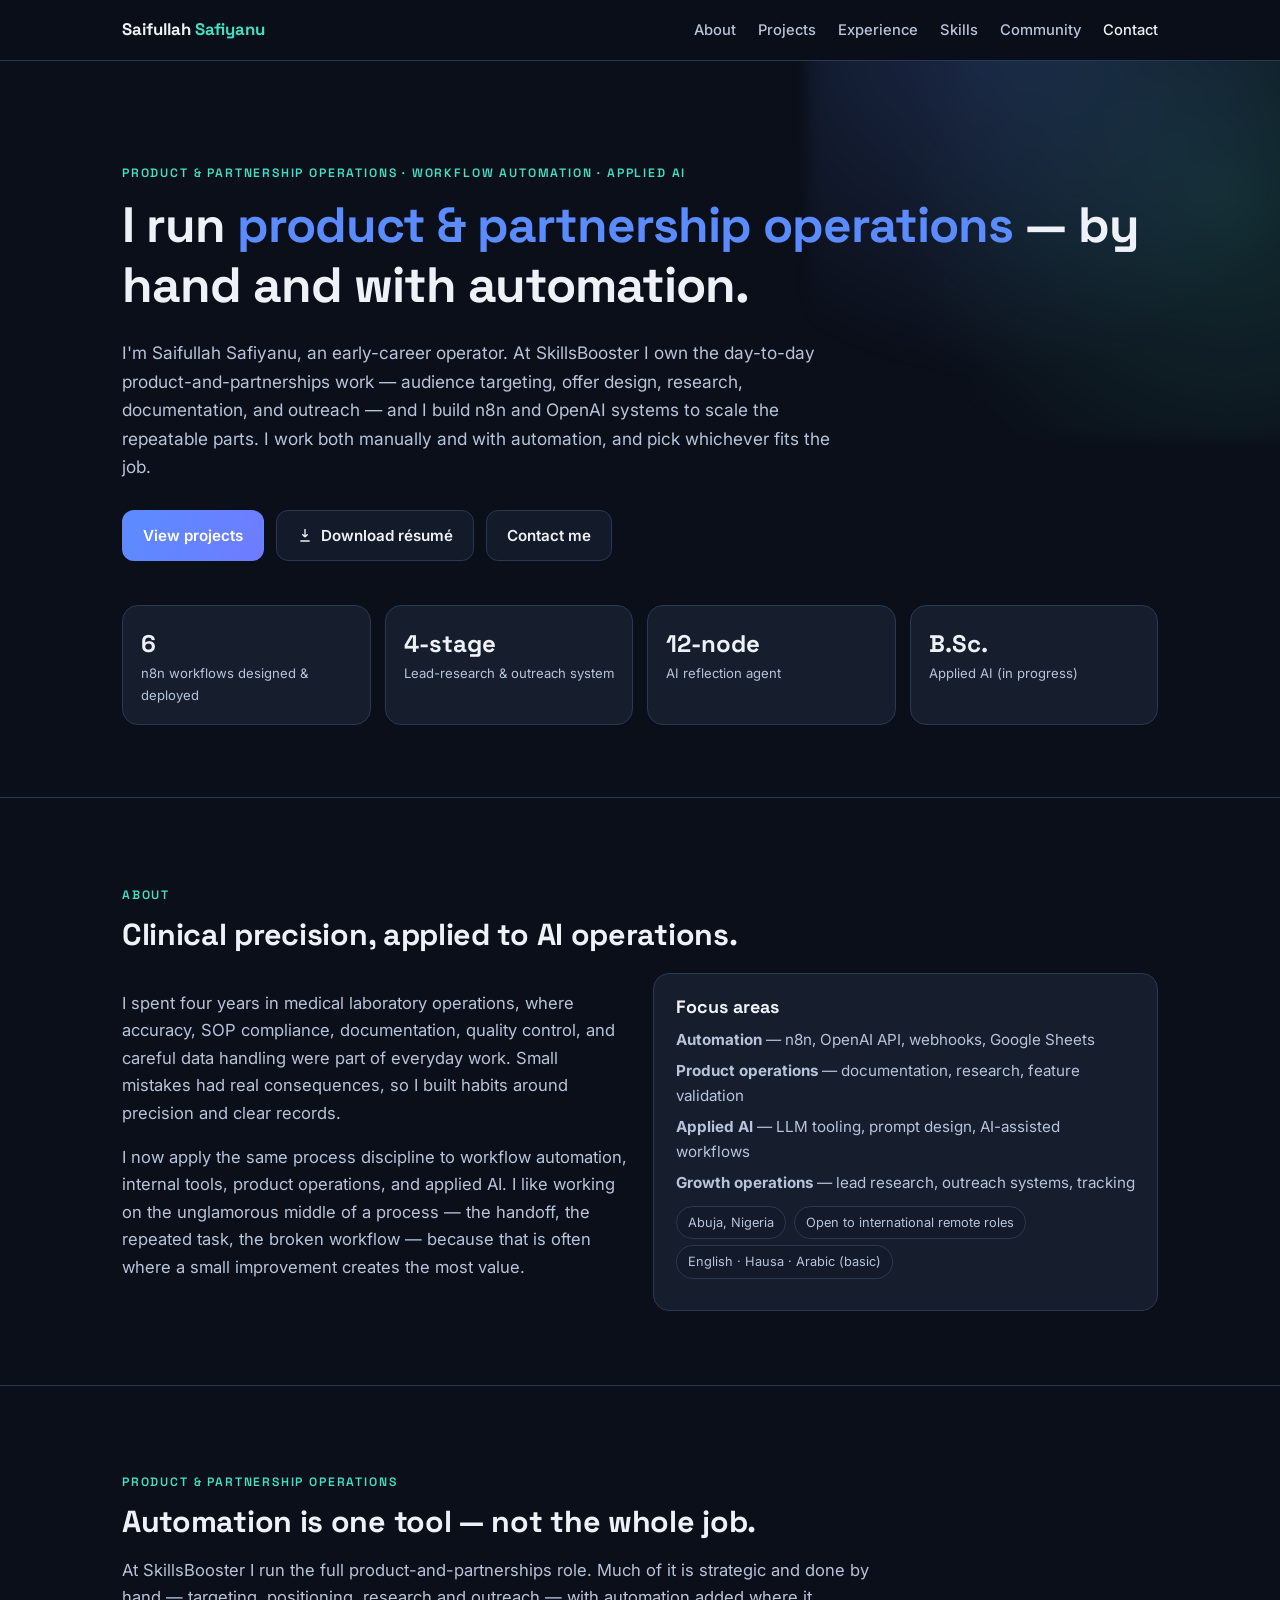
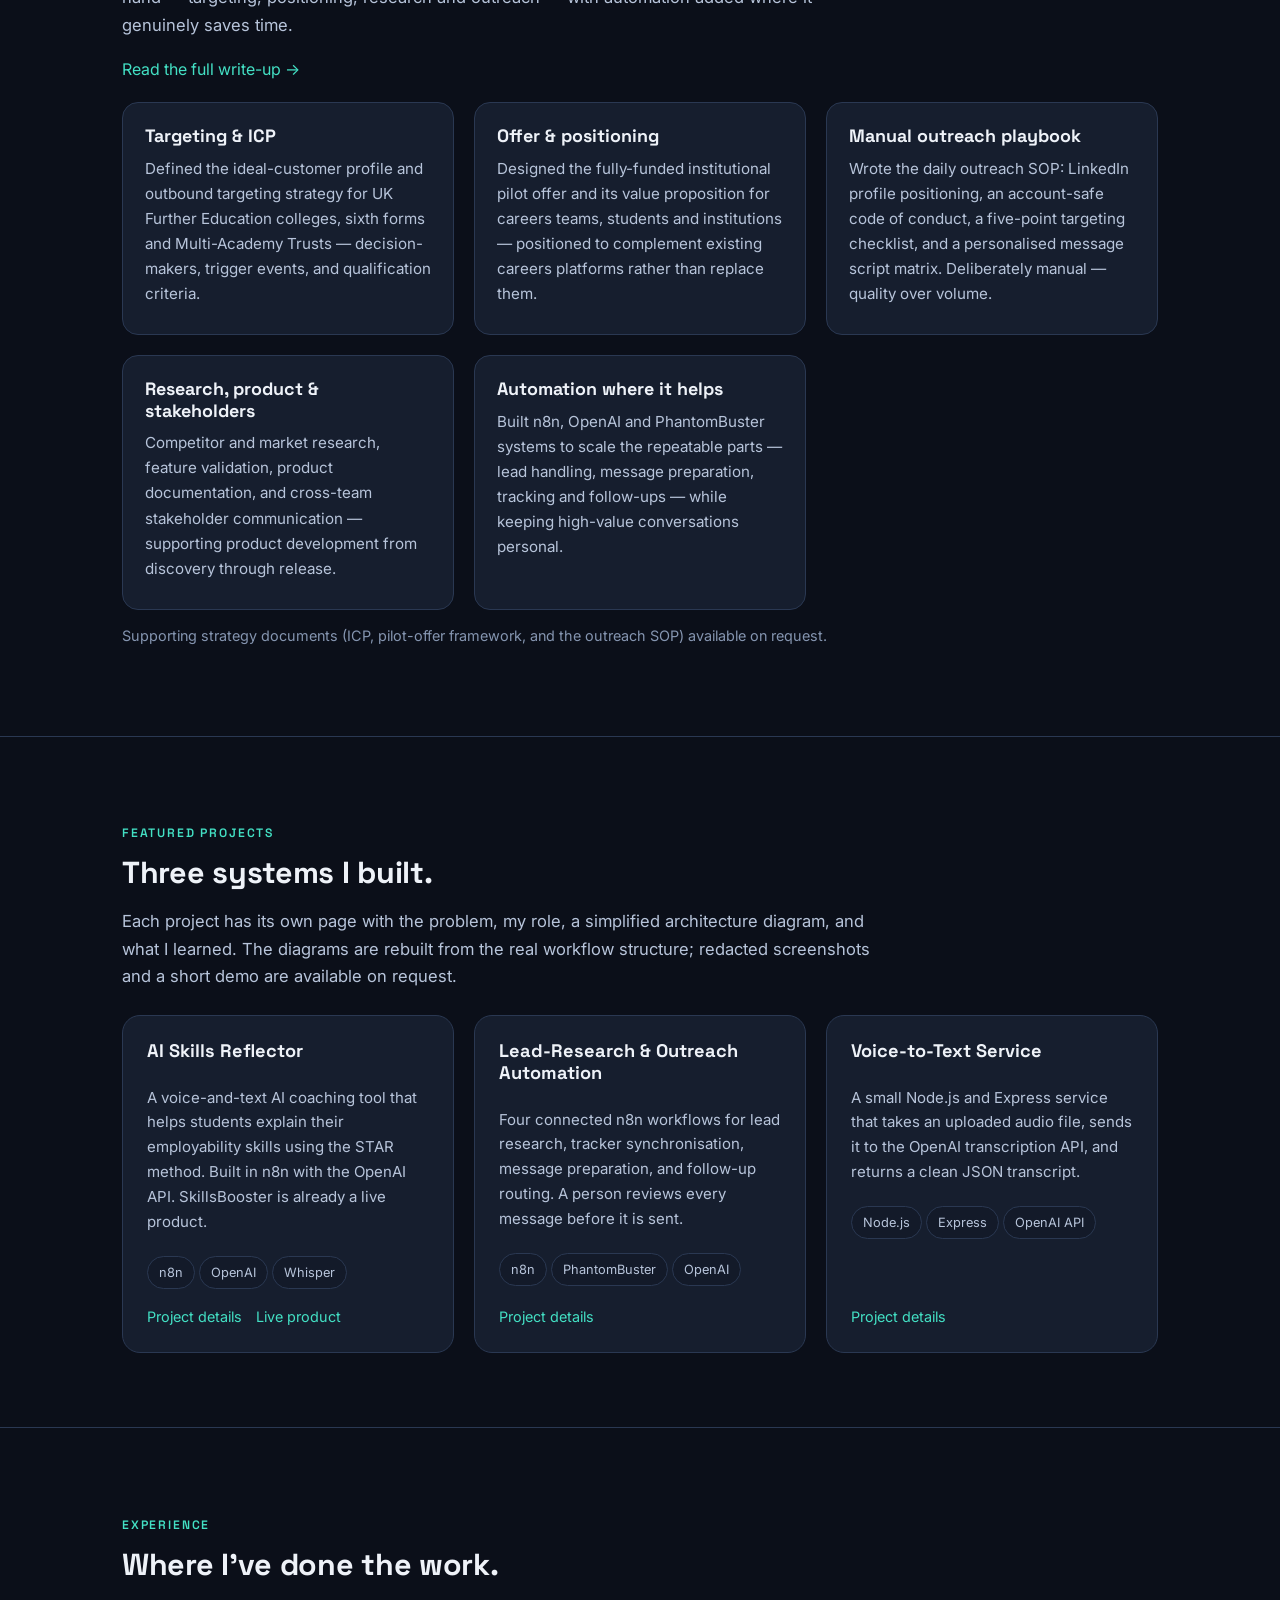
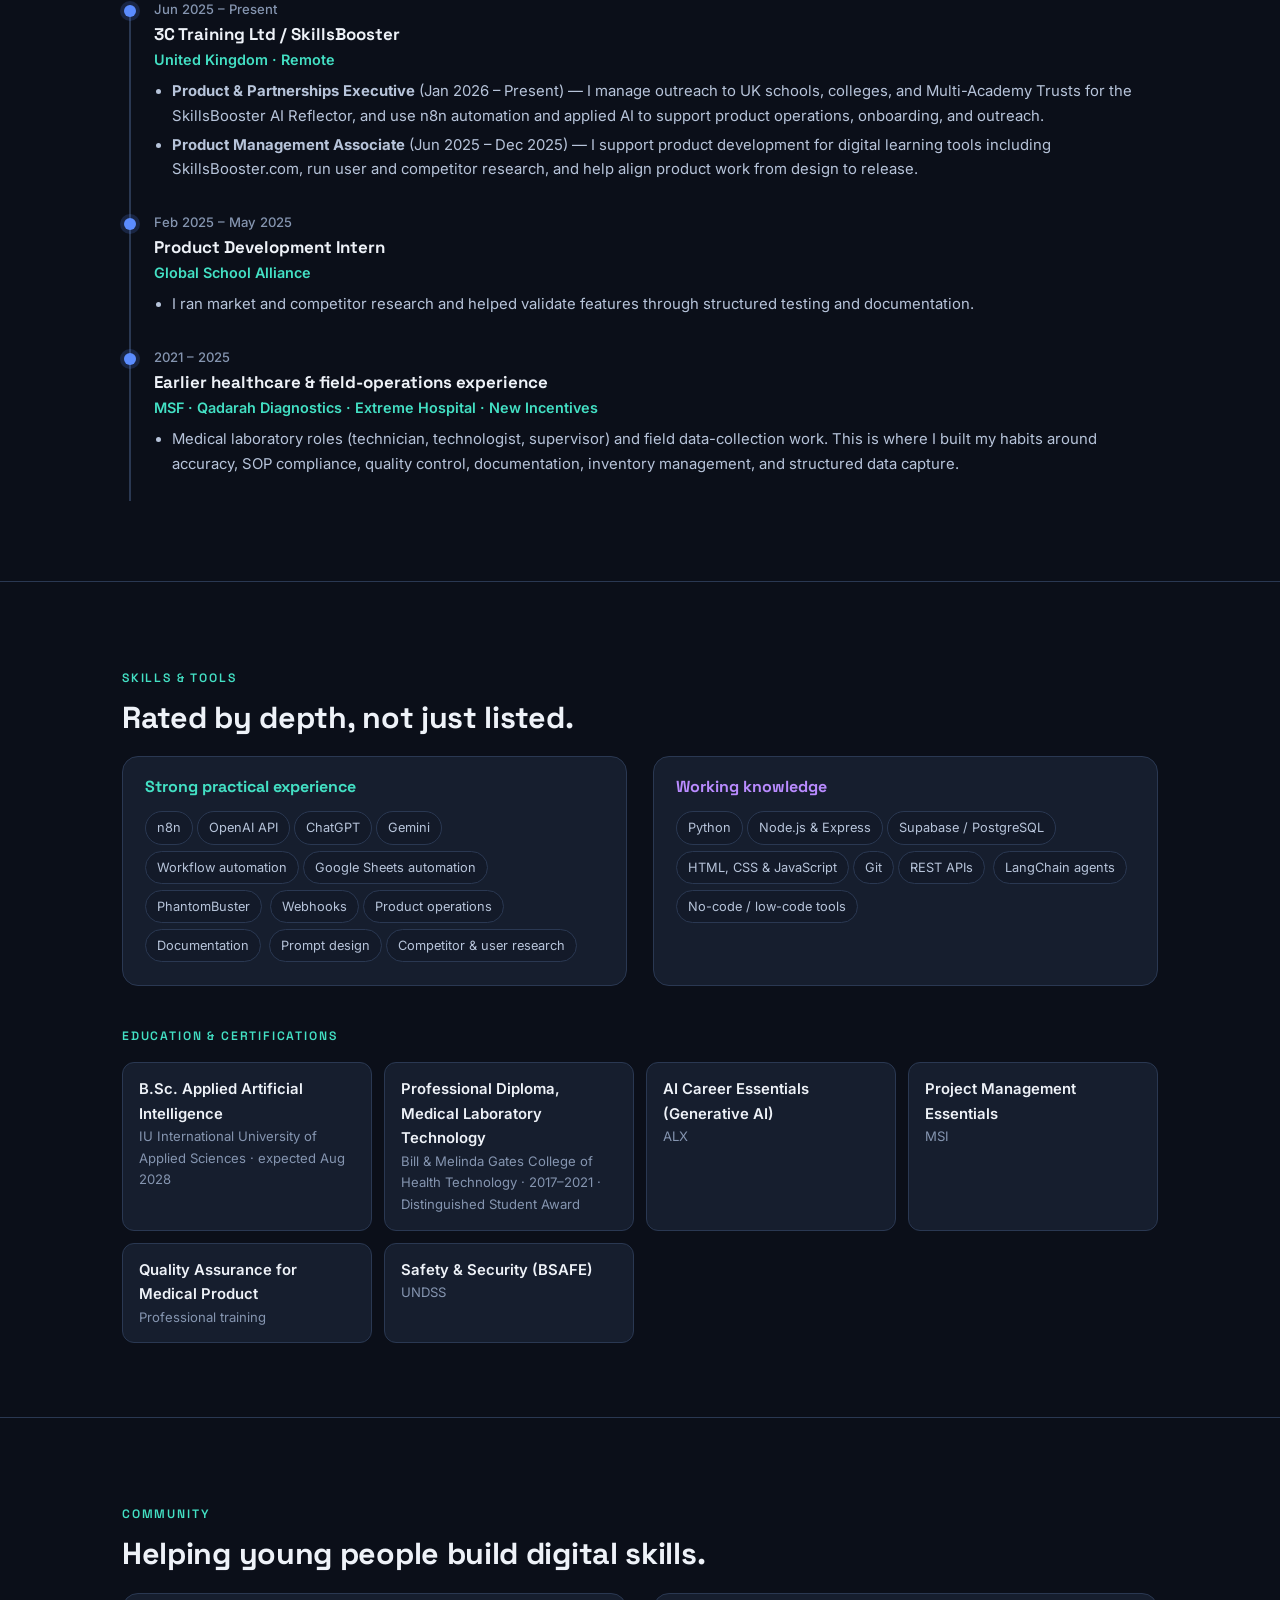
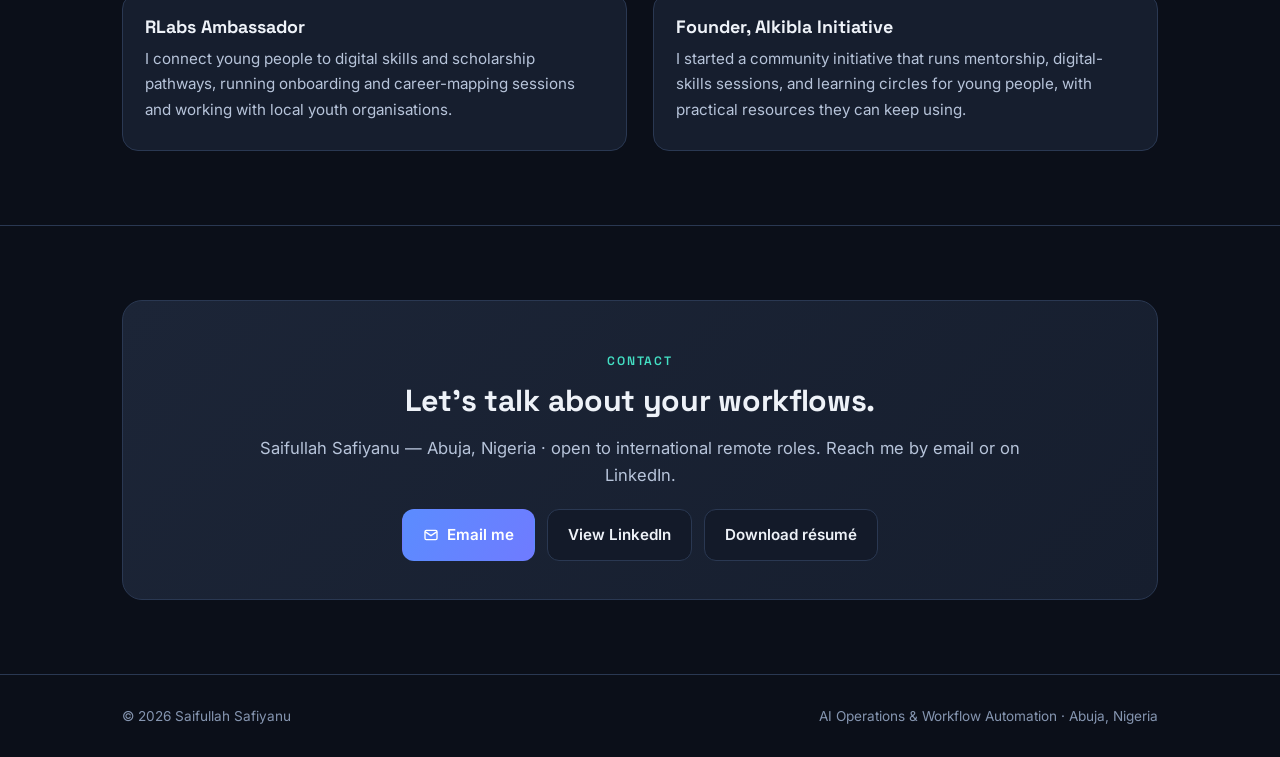
==== commit ffb041be: "Add files via upload" ====
--- a/index.html
+++ b/index.html
@@ -3,20 +3,20 @@
 <head>
 <meta charset="UTF-8" />
 <meta name="viewport" content="width=device-width, initial-scale=1.0" />
-<title>Saifullah Safiyanu — AI Operations &amp; Workflow Automation</title>
-<meta name="description" content="Saifullah Safiyanu is an early-career AI Operations and Product Operations professional who builds n8n and OpenAI-powered automations, internal tools, and reliable systems from manual processes." />
+<title>Saifullah Safiyanu — Product &amp; Partnership Operations · Automation · Applied AI</title>
+<meta name="description" content="Saifullah Safiyanu — an early-career product-and-partnerships operator at SkillsBooster. I run targeting, offer design, research, documentation and outreach by hand, and build n8n and OpenAI automations to scale the repeatable parts." />
 <link rel="canonical" href="https://saifullah-safiyanu.pages.dev/" />
 <meta name="robots" content="index, follow" />
 <!-- Open Graph -->
 <meta property="og:type" content="website" />
-<meta property="og:title" content="Saifullah Safiyanu — AI Operations &amp; Workflow Automation" />
-<meta property="og:description" content="I build AI-powered workflows that remove repetitive work. n8n, OpenAI APIs, product operations." />
+<meta property="og:title" content="Saifullah Safiyanu — Product &amp; Partnership Operations · Automation · Applied AI" />
+<meta property="og:description" content="Product and partnership operations, done by hand and with automation — targeting, offer design, outreach, and n8n/OpenAI systems." />
 <meta property="og:url" content="https://saifullah-safiyanu.pages.dev/" />
 <meta property="og:image" content="https://saifullah-safiyanu.pages.dev/assets/images/og-image.png" />
 <!-- Twitter/X -->
 <meta name="twitter:card" content="summary_large_image" />
-<meta name="twitter:title" content="Saifullah Safiyanu — AI Operations &amp; Workflow Automation" />
-<meta name="twitter:description" content="I build AI-powered workflows that remove repetitive work. n8n, OpenAI APIs, product operations." />
+<meta name="twitter:title" content="Saifullah Safiyanu — Product &amp; Partnership Operations · Automation · Applied AI" />
+<meta name="twitter:description" content="Product and partnership operations, done by hand and with automation — targeting, offer design, outreach, and n8n/OpenAI systems." />
 <meta name="twitter:image" content="https://saifullah-safiyanu.pages.dev/assets/images/og-image.png" />
 <link rel="icon" href="favicon.svg" type="image/svg+xml" />
 <link rel="preconnect" href="https://fonts.googleapis.com" />
@@ -121,7 +121,8 @@
     <h2 class="sec-title">Automation is one tool — not the whole job.</h2>
     <p class="lead">At SkillsBooster I run the full product-and-partnerships role. Much of it is strategic and done by
       hand — targeting, positioning, research and outreach — with automation added where it genuinely saves time.</p>
-    <div class="pgrid" style="margin-top:24px">
+    <p style="margin-top:8px"><a href="project-details/product-partnership-operations.html">Read the full write-up &rarr;</a></p>
+    <div class="pgrid" style="margin-top:20px">
       <article class="card">
         <h3>Targeting &amp; ICP</h3>
         <p>Defined the ideal-customer profile and outbound targeting strategy for UK Further Education colleges,
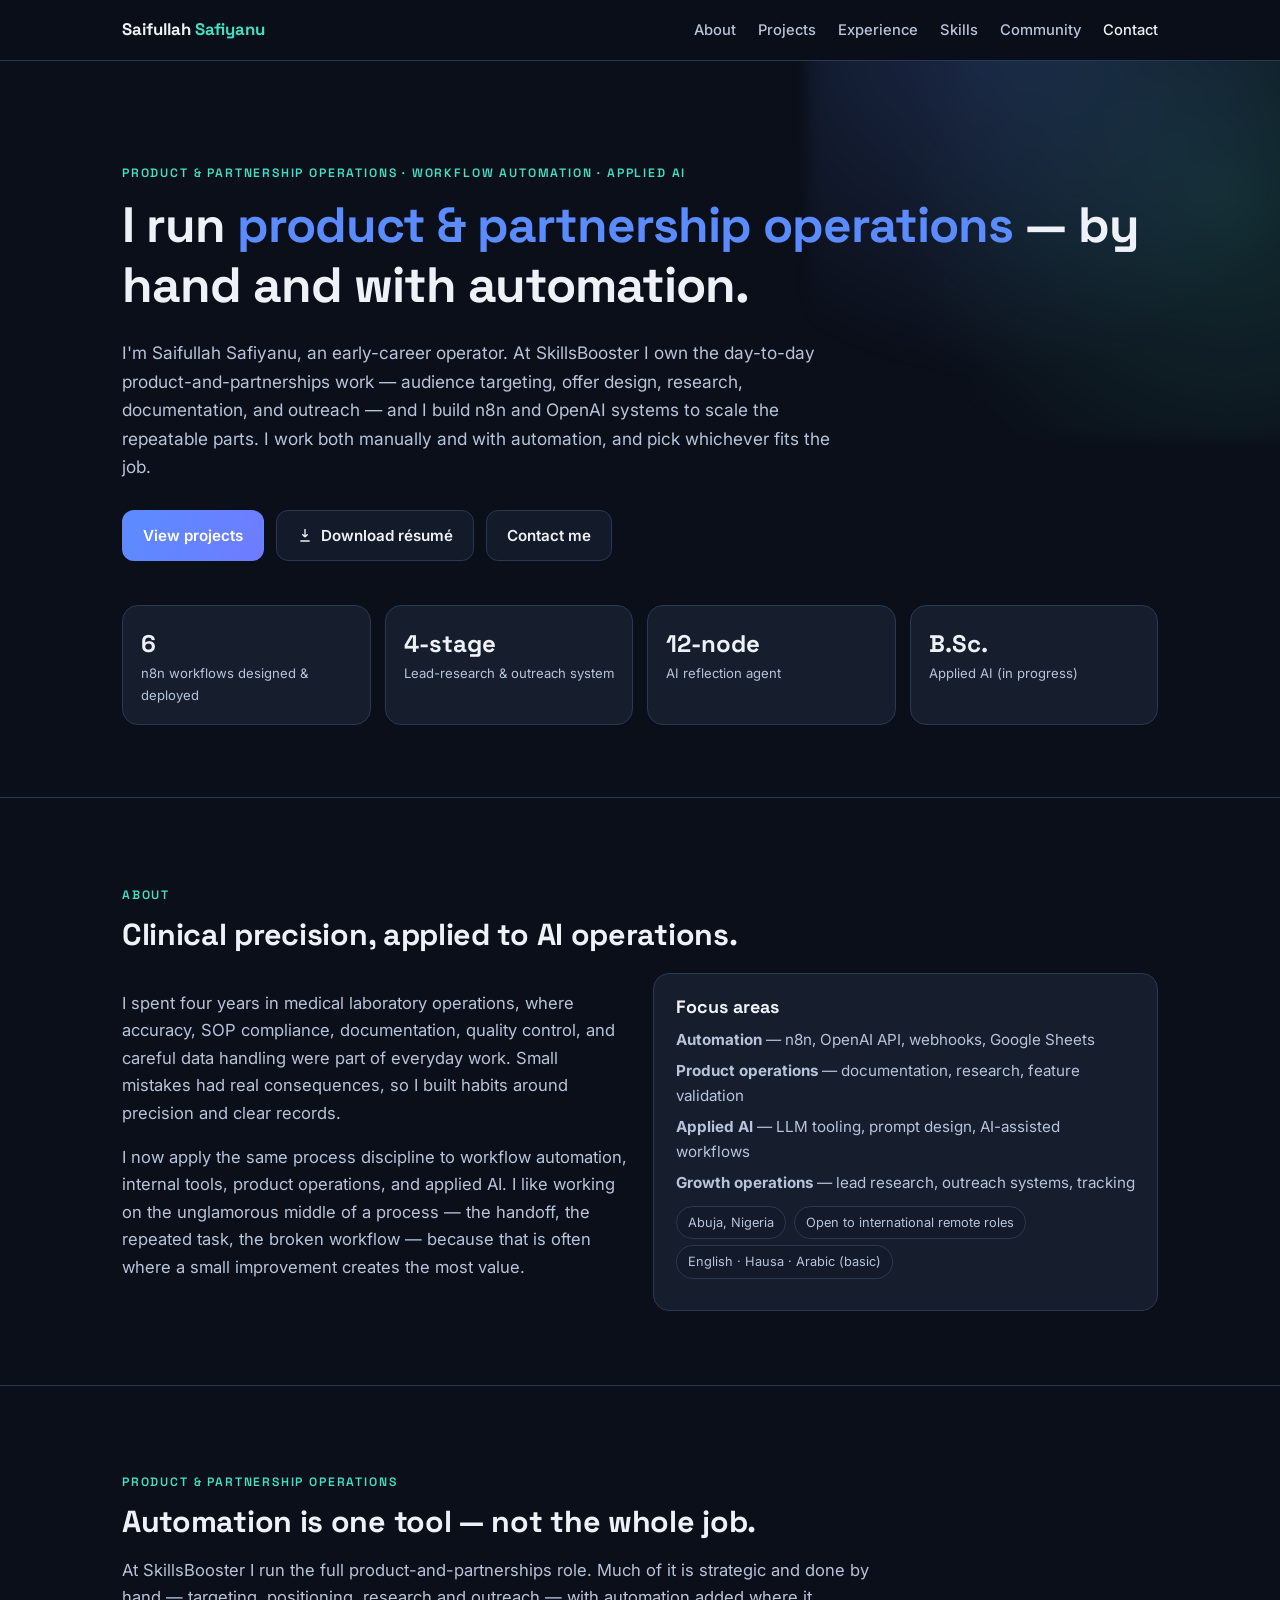
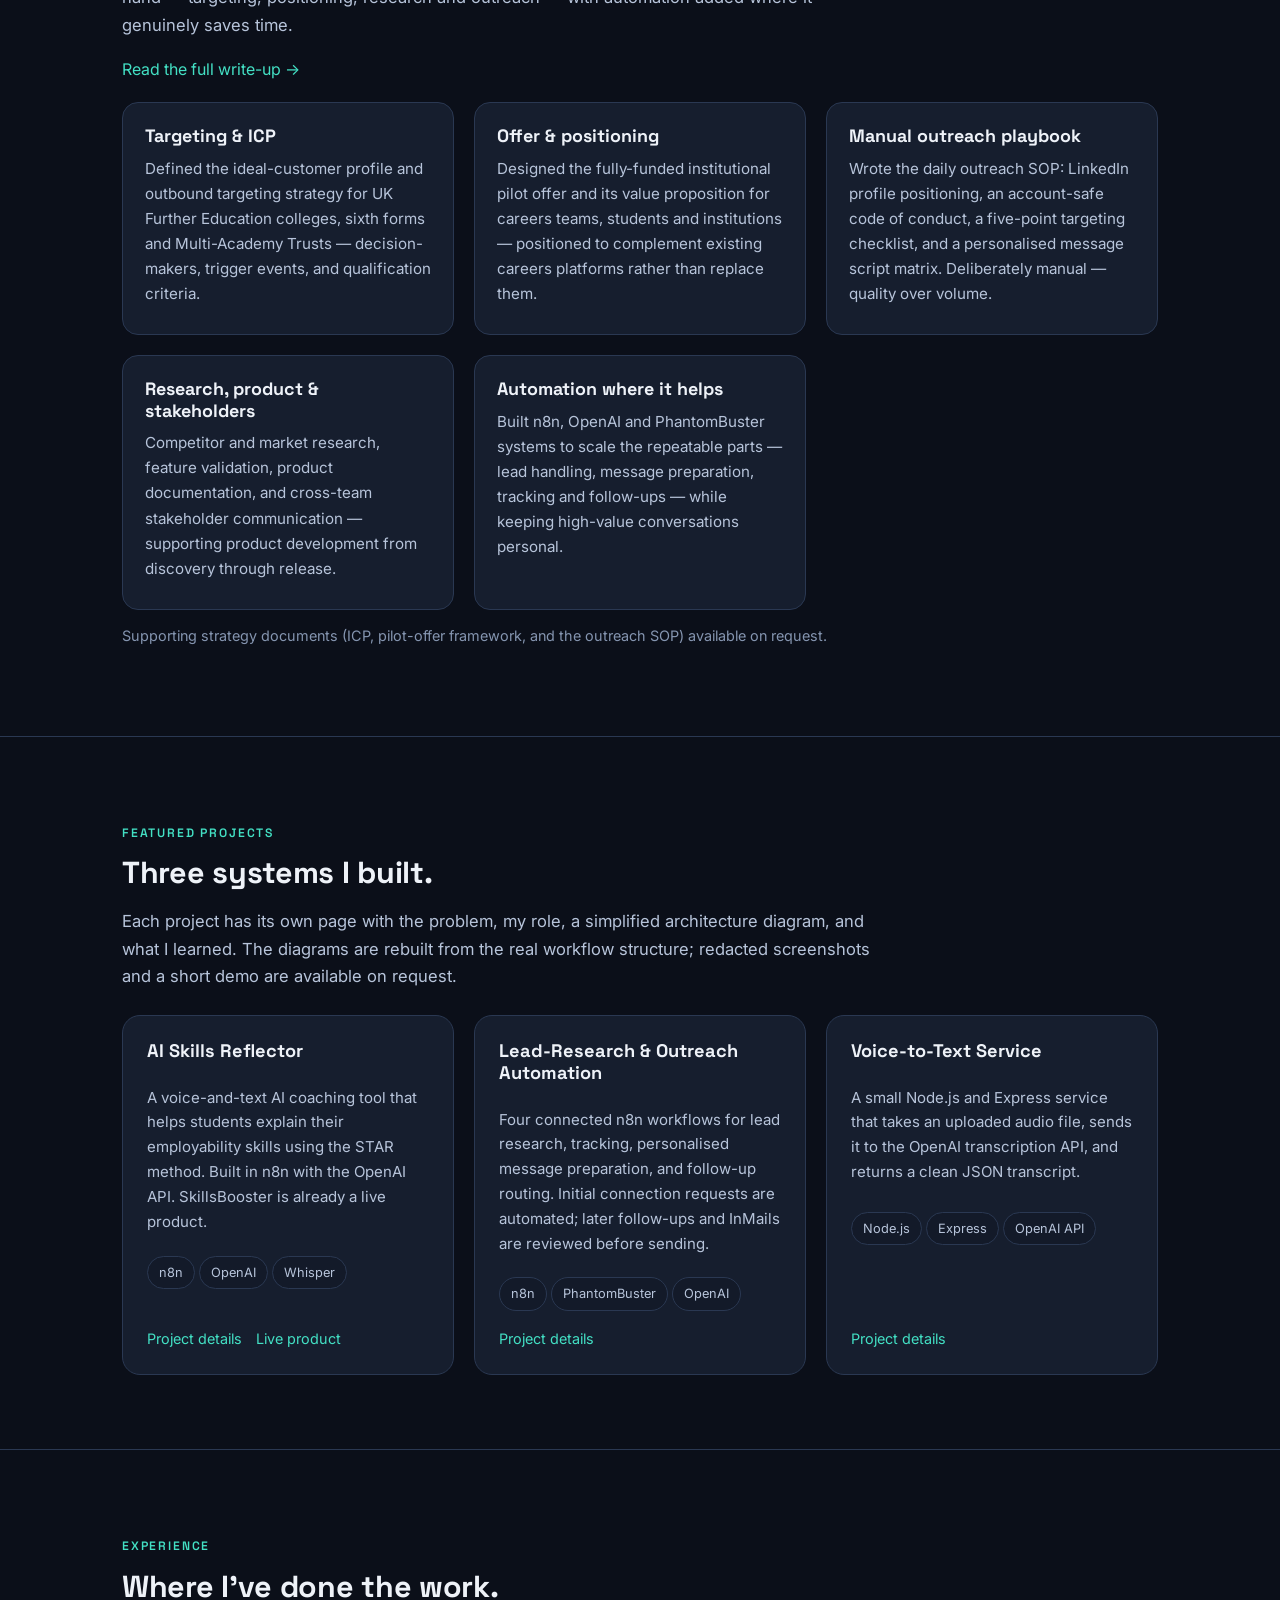
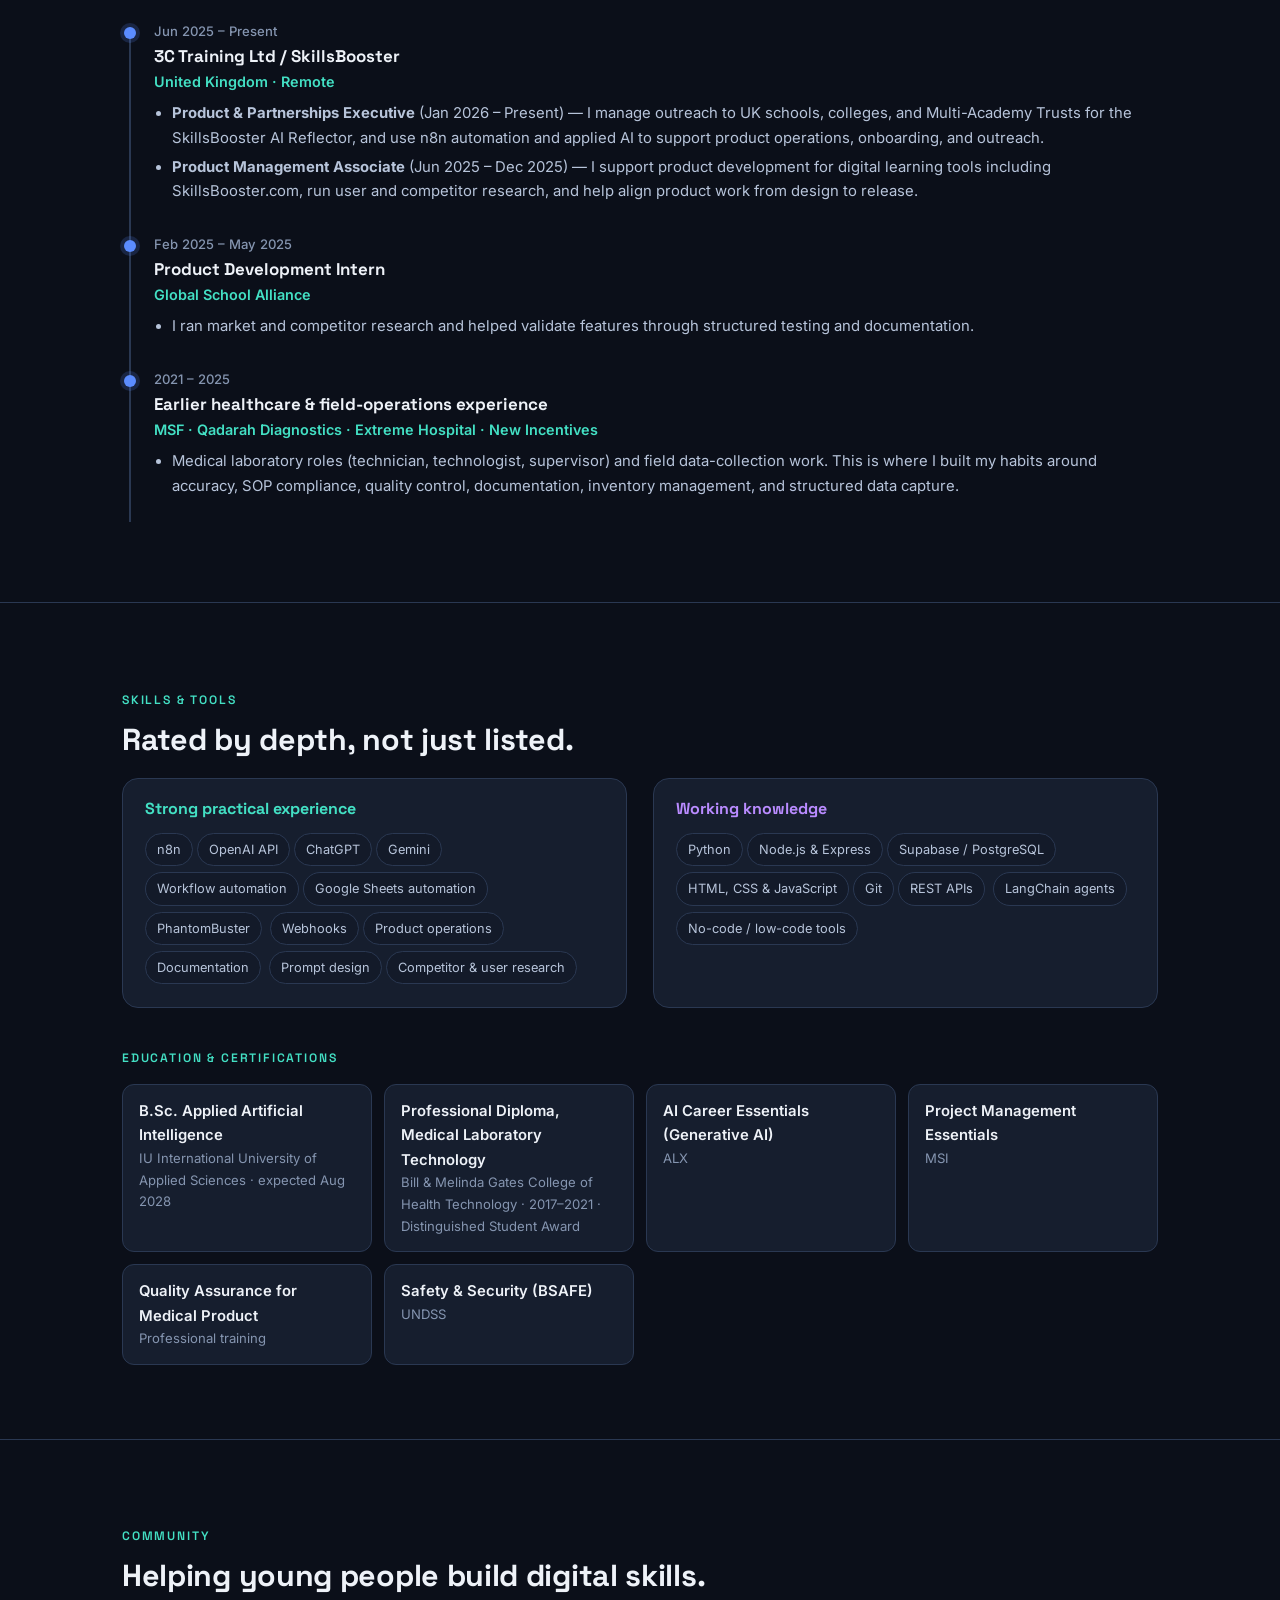
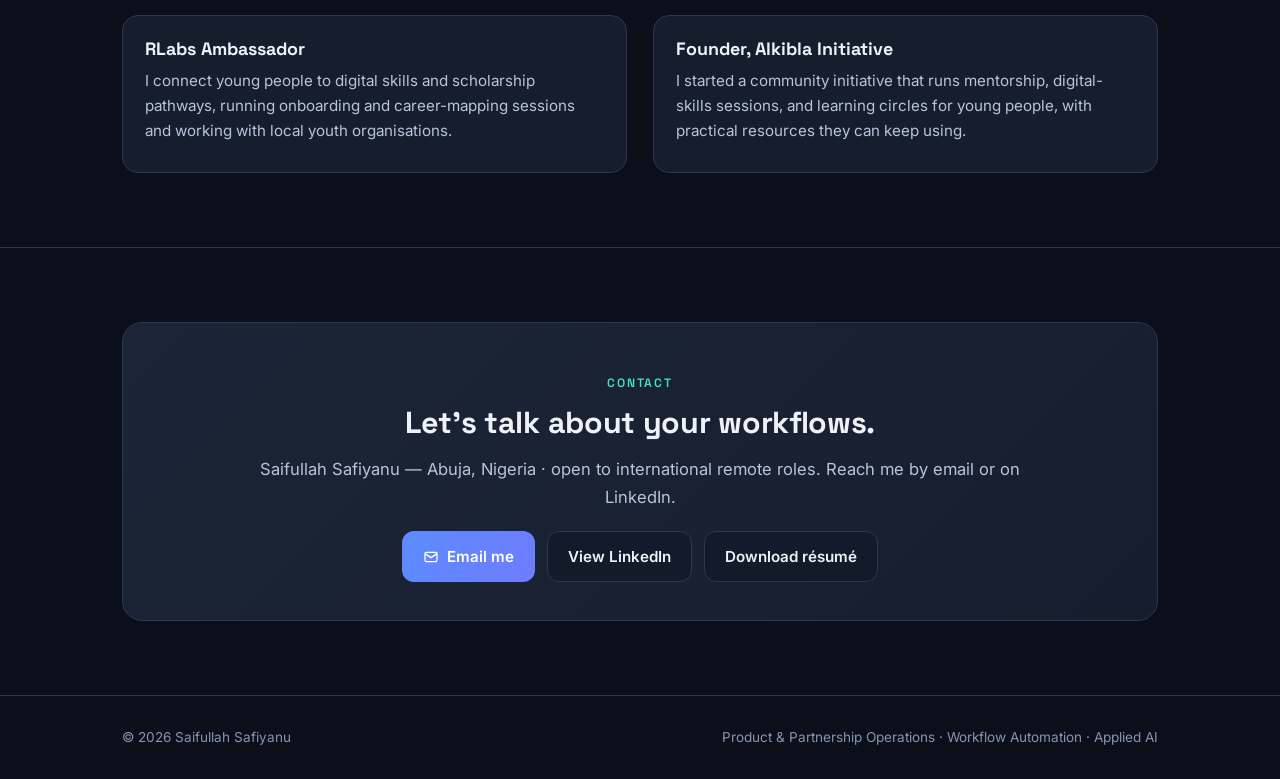
==== commit 839be469: "Add files via upload" ====
--- a/index.html
+++ b/index.html
@@ -177,8 +177,8 @@
 
       <article class="pcard">
         <h3>Lead-Research &amp; Outreach Automation</h3>
-        <p>Four connected n8n workflows for lead research, tracker synchronisation, message preparation, and
-          follow-up routing. A person reviews every message before it is sent.</p>
+        <p>Four connected n8n workflows for lead research, tracking, personalised message preparation, and follow-up
+          routing. Initial connection requests are automated; later follow-ups and InMails are reviewed before sending.</p>
         <p style="margin:.2em 0"><span class="tag">n8n</span><span class="tag">PhantomBuster</span><span class="tag">OpenAI</span></p>
         <div class="links">
           <a href="project-details/outreach-automation.html">Project details</a>
@@ -317,7 +317,7 @@
 <footer>
   <div class="wrap foot-inner">
     <span>© 2026 Saifullah Safiyanu</span>
-    <span>AI Operations &amp; Workflow Automation · Abuja, Nigeria</span>
+    <span>Product &amp; Partnership Operations · Workflow Automation · Applied AI</span>
   </div>
 </footer>
 
